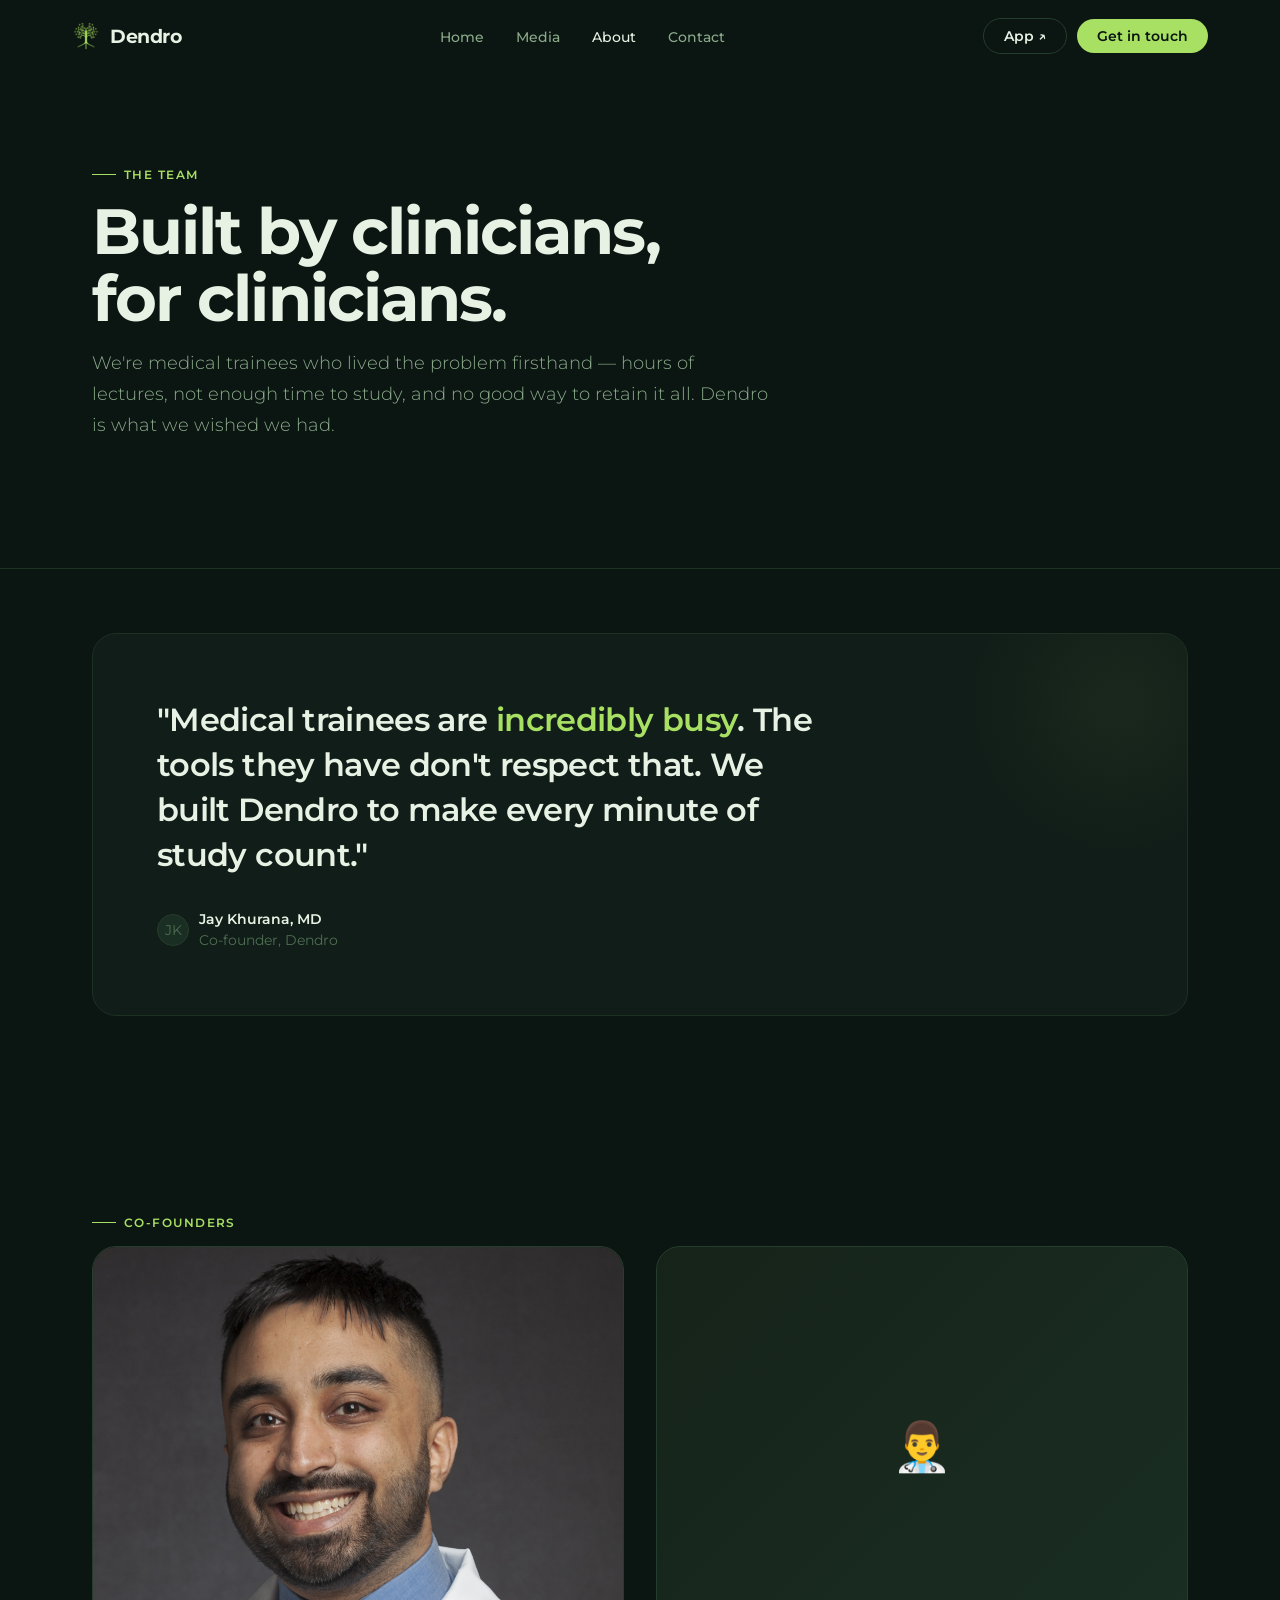
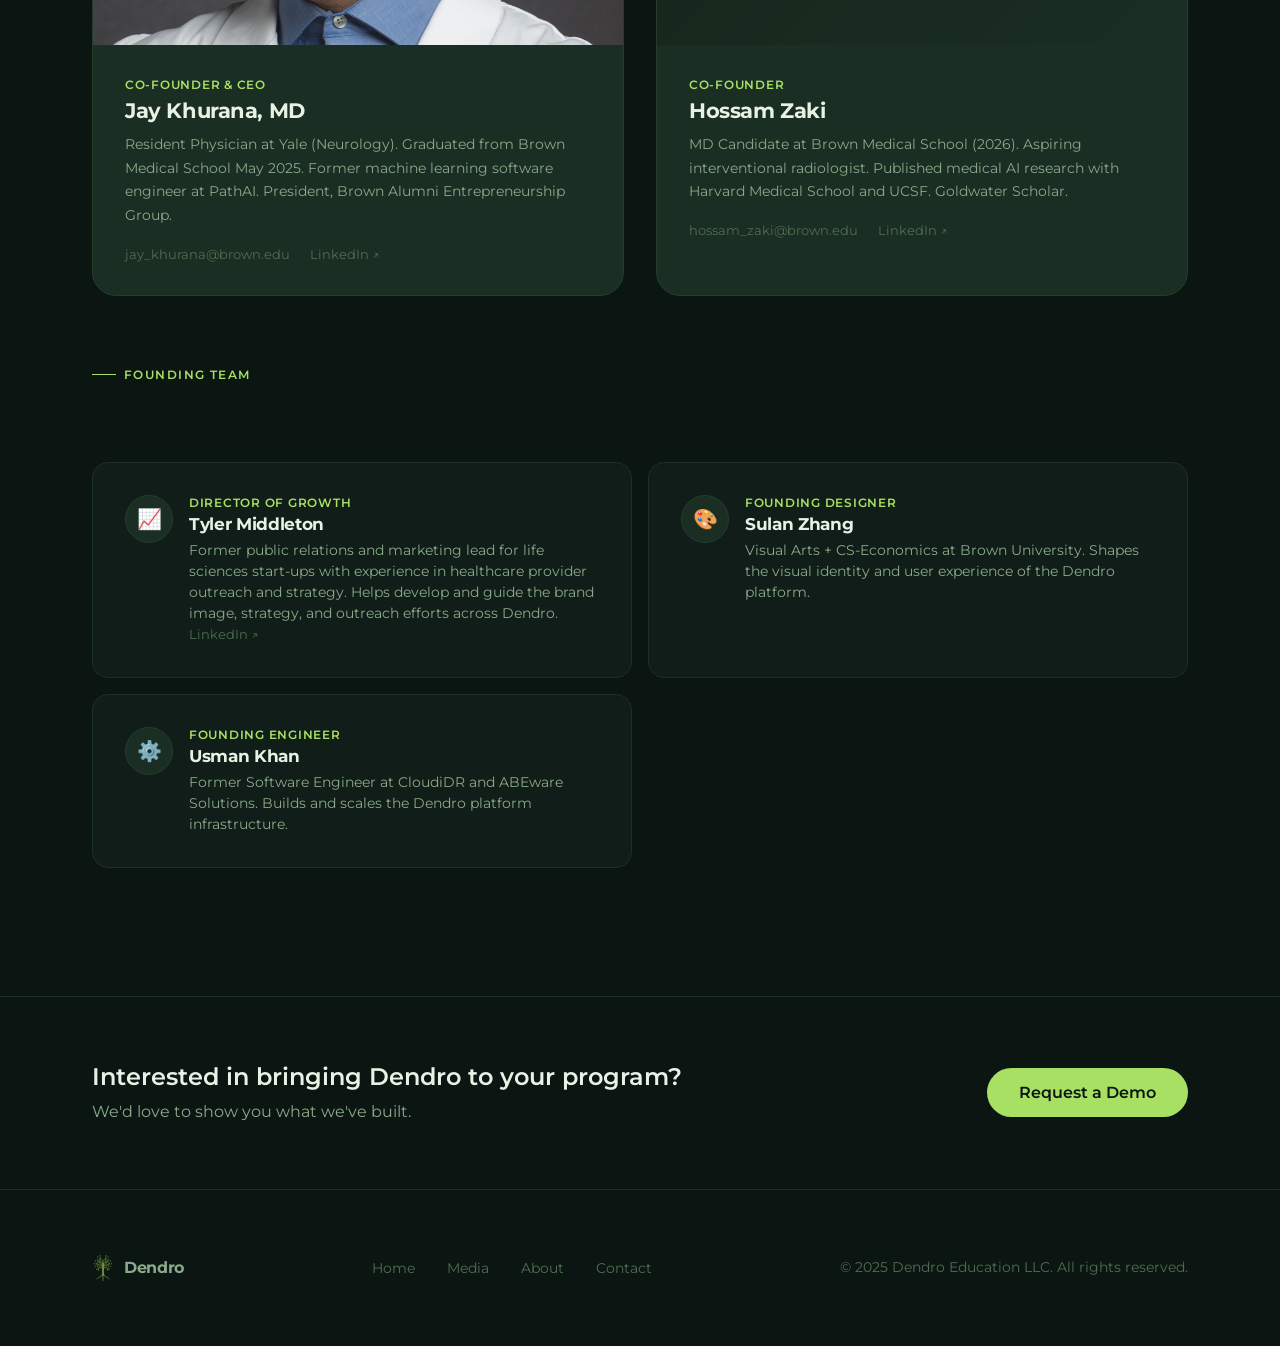
==== about.html @ e6bad47c "Add Tyler Middleton to About page with LinkedIn links for all three - Add Tyler Middleton (Director " ====
<!DOCTYPE html>
<html lang="en">
<head>
  <meta charset="UTF-8" />
  <meta name="viewport" content="width=device-width, initial-scale=1.0" />
  <title>About Dendro — Built by Clinicians, For Clinicians</title>
  <meta name="description" content="Meet the Dendro team: medical trainees and engineers building AI learning tools for residency programs and health systems. Backed by clinical experience at Brown, Yale, and Harvard.">
  <meta name="robots" content="index, follow">
  <link rel="canonical" href="https://dendroeducation.com/about.html">
  
  <!-- Open Graph -->
  <meta property="og:type" content="website">
  <meta property="og:site_name" content="Dendro">
  <meta property="og:title" content="About Dendro — Built by Clinicians, For Clinicians">
  <meta property="og:description" content="Meet the Dendro team: medical trainees and engineers building AI learning tools for residency programs and health systems. Backed by clinical experience at Brown, Yale, and Harvard.">
  <meta property="og:url" content="https://dendroeducation.com/about.html">
  <meta property="og:image" content="https://dendroeducation.com/assets/logo.png">
  <meta property="og:locale" content="en_US">
  
  <!-- Twitter -->
  <meta name="twitter:card" content="summary">
  <meta name="twitter:title" content="About Dendro — Built by Clinicians, For Clinicians">
  <meta name="twitter:description" content="Meet the Dendro team: medical trainees and engineers building AI learning tools for residency programs and health systems. Backed by clinical experience at Brown, Yale, and Harvard.">
  <meta name="twitter:image" content="https://dendroeducation.com/assets/logo.png">
  
  <!-- Favicon -->
  <link rel="icon" type="image/png" href="assets/logo.png">
  <link rel="apple-touch-icon" href="assets/logo.png">
  <link rel="shortcut icon" href="assets/logo.png">
  <link rel="stylesheet" href="assets/styles.css" />
  <style>
    .page-hero {
      padding-top: 160px;
      padding-bottom: var(--space-3xl);
      border-bottom: 1px solid var(--c-border-sub);
    }
    .page-hero-inner {
      max-width: 680px;
    }

    /* Team */
    .team-grid {
      display: grid;
      grid-template-columns: repeat(2, 1fr);
      gap: var(--space-lg);
    }
    .team-card {
      background: var(--c-surface);
      border: 1px solid var(--c-border);
      border-radius: var(--r-xl);
      overflow: hidden;
      transition: border-color var(--t-base) var(--ease);
    }
    .team-card:hover { border-color: var(--c-green-muted); }
    .team-card-img {
      width: 100%;
      aspect-ratio: 4/3;
      object-fit: cover;
      object-position: top center;
      background: var(--c-bg3);
      display: block;
    }
    .team-card-img-placeholder {
      width: 100%;
      aspect-ratio: 4/3;
      background: linear-gradient(135deg, var(--c-bg3) 0%, var(--c-surface) 100%);
      display: flex;
      align-items: center;
      justify-content: center;
      font-size: 3rem;
      color: var(--c-text-dim);
    }
    .team-card-body {
      padding: var(--space-lg);
    }
    .team-role {
      font-size: 0.78rem;
      color: var(--c-green);
      font-weight: 600;
      letter-spacing: 0.06em;
      text-transform: uppercase;
      margin-bottom: 6px;
    }
    .team-name {
      font-family: var(--font-display);
      font-size: 1.3rem;
      font-weight: 700;
      margin-bottom: 10px;
      letter-spacing: -0.02em;
    }
    .team-bio {
      font-size: 0.9rem;
      color: var(--c-text-sub);
      line-height: 1.65;
      margin-bottom: var(--space-md);
    }
    .team-contact {
      font-size: 0.82rem;
      color: var(--c-text-dim);
      transition: color var(--t-fast);
    }
    .team-contact:hover { color: var(--c-green); }

    /* Mission block */
    .mission-block {
      background: var(--c-bg2);
      border: 1px solid var(--c-border-sub);
      border-radius: var(--r-xl);
      padding: var(--space-xl) var(--space-xl);
      position: relative;
      overflow: hidden;
    }
    .mission-block::before {
      content: '';
      position: absolute;
      top: -80px; right: -80px;
      width: 300px; height: 300px;
      background: radial-gradient(ellipse, rgba(168,224,99,0.06) 0%, transparent 70%);
      pointer-events: none;
    }
    .mission-quote {
      font-family: var(--font-display);
      font-size: clamp(1.3rem, 2.5vw, 2rem);
      font-weight: 600;
      line-height: 1.4;
      letter-spacing: -0.02em;
      max-width: 680px;
      margin-bottom: var(--space-lg);
    }
    .mission-quote em {
      font-style: normal;
      color: var(--c-green);
    }

    /* Founding members (eng/design) */
    .founders-sub-grid {
      display: grid;
      grid-template-columns: repeat(2, 1fr);
      gap: var(--space-md);
      margin-top: var(--space-xl);
    }
    .founder-sub-card {
      background: var(--c-bg2);
      border: 1px solid var(--c-border-sub);
      border-radius: var(--r-lg);
      padding: var(--space-lg);
      display: flex;
      gap: var(--space-md);
      align-items: flex-start;
      transition: border-color var(--t-base) var(--ease);
    }
    .founder-sub-card:hover { border-color: var(--c-border); }
    .founder-avatar {
      width: 48px; height: 48px;
      border-radius: 50%;
      background: var(--c-surface);
      border: 1px solid var(--c-border);
      display: flex;
      align-items: center;
      justify-content: center;
      font-size: 1.25rem;
      flex-shrink: 0;
    }

    /* Section label */
    .section-eyebrow {
      display: inline-flex;
      align-items: center;
      gap: 8px;
      margin-bottom: var(--space-md);
    }
    .eyebrow-line {
      width: 24px; height: 1px;
      background: var(--c-green);
    }

    @media (max-width: 768px) {
      .team-grid         { grid-template-columns: 1fr; }
      .founders-sub-grid { grid-template-columns: 1fr; }
    }
  </style>
</head>
<body>

<!-- Nav -->
<div class="nav-wrapper" id="navWrapper">
  <nav class="nav container">
    <a href="index.html" class="nav-logo">
      <img src="assets/logo.png" alt="Dendro logo" />
      <span class="nav-logo-text">Dendro</span>
    </a>
    <ul class="nav-links">
      <li><a href="index.html">Home</a></li>
      <li><a href="media.html">Media</a></li>
      <li><a href="about.html" class="active">About</a></li>
      <li><a href="contact.html">Contact</a></li>
    </ul>
    <div style="display:flex; align-items:center; gap:10px;">
      <a href="https://app.dendroeducation.com" class="btn btn-secondary" style="padding:9px 20px; font-size:0.85rem;" target="_blank" rel="noopener">App ↗</a>
      <a href="contact.html" class="btn btn-primary" style="padding:9px 20px; font-size:0.85rem;">Get in touch</a>
    </div>
  </nav>
</div>

<!-- Page Hero -->
<div class="page-hero">
  <div class="container">
    <div class="page-hero-inner">
      <div class="section-eyebrow anim-fade-up">
        <span class="eyebrow-line"></span>
        <span class="t-label t-green">The team</span>
      </div>
      <h1 class="t-display anim-fade-up anim-delay-1" style="margin-bottom: var(--space-md);">Built by clinicians,<br/>for clinicians.</h1>
      <p class="t-body-lg t-sub anim-fade-up anim-delay-2">We're medical trainees who lived the problem firsthand — hours of lectures, not enough time to study, and no good way to retain it all. Dendro is what we wished we had.</p>
    </div>
  </div>
</div>

<!-- Mission -->
<section class="section-sm">
  <div class="container">
    <div class="mission-block">
      <p class="mission-quote">"Medical trainees are <em>incredibly busy</em>. The tools they have don't respect that. We built Dendro to make every minute of study count."</p>
      <div style="display:flex; align-items:center; gap:10px;">
        <div style="width:32px; height:32px; border-radius:50%; background:var(--c-surface); border:1px solid var(--c-border); display:flex; align-items:center; justify-content:center; font-size:0.85rem; color:var(--c-text-dim);">JK</div>
        <div>
          <div class="t-small" style="font-weight:600;">Jay Khurana, MD</div>
          <div class="t-small t-dim">Co-founder, Dendro</div>
        </div>
      </div>
    </div>
  </div>
</section>

<!-- Co-founders -->
<section class="section">
  <div class="container">
    <div class="section-eyebrow">
      <span class="eyebrow-line"></span>
      <span class="t-label t-green">Co-founders</span>
    </div>
    <div class="team-grid">

      <div class="team-card">
        <img
          class="team-card-img"
          src="assets/jay.png"
          alt="Jay Khurana"
          onerror="this.style.display='none'; this.nextElementSibling.style.display='flex';"
        />
        <div class="team-card-img-placeholder" style="display:none;">👨‍⚕️</div>
        <div class="team-card-body">
          <div class="team-role">Co-founder &amp; CEO</div>
          <div class="team-name">Jay Khurana, MD</div>
          <p class="team-bio">Resident Physician at Yale (Neurology). Graduated from Brown Medical School May 2025. Former machine learning software engineer at PathAI. President, Brown Alumni Entrepreneurship Group.</p>
          <a href="mailto:jay_khurana@brown.edu" class="team-contact">jay_khurana@brown.edu</a>
          <a href="https://www.linkedin.com/in/jaykhurana/" class="team-contact" target="_blank" rel="noopener" style="margin-left: var(--space-md);">LinkedIn ↗</a>
        </div>
      </div>

      <div class="team-card">
        <img
          class="team-card-img"
          src="https://images.squarespace-cdn.com/content/v1/6826a668c4f06902762043ed/ad09489d-f383-45b7-8dd9-c7dcb61ad487/HossamZaki_MG_9192_1-ezgif.com-webp-to-jpg-converter.jpg"
          alt="Hossam Zaki"
          onerror="this.style.display='none'; this.nextElementSibling.style.display='flex';"
        />
        <div class="team-card-img-placeholder" style="display:none;">👨‍⚕️</div>
        <div class="team-card-body">
          <div class="team-role">Co-founder</div>
          <div class="team-name">Hossam Zaki</div>
          <p class="team-bio">MD Candidate at Brown Medical School (2026). Aspiring interventional radiologist. Published medical AI research with Harvard Medical School and UCSF. Goldwater Scholar.</p>
          <a href="mailto:hossam_zaki@brown.edu" class="team-contact">hossam_zaki@brown.edu</a>
          <a href="https://www.linkedin.com/in/hossam-zaki-01a0b6161/" class="team-contact" target="_blank" rel="noopener" style="margin-left: var(--space-md);">LinkedIn ↗</a>
        </div>
      </div>

    </div>

    <!-- Founding team -->
    <div style="margin-top: var(--space-xl);">
      <div class="section-eyebrow">
        <span class="eyebrow-line"></span>
        <span class="t-label t-green">Founding team</span>
      </div>
      <div class="founders-sub-grid">

        <div class="founder-sub-card">
          <div class="founder-avatar">📈</div>
          <div>
            <div class="team-role" style="margin-bottom:4px;">Director of Growth</div>
            <div class="team-name" style="font-size:1.05rem; margin-bottom:6px;">Tyler Middleton</div>
            <p class="t-small t-sub">Former public relations and marketing lead for life sciences start-ups with experience in healthcare provider outreach and strategy. Helps develop and guide the brand image, strategy, and outreach efforts across Dendro.</p>
            <a href="https://www.linkedin.com/in/tyler-middleton-52a05120a/" class="team-contact t-small" target="_blank" rel="noopener">LinkedIn ↗</a>
          </div>
        </div>

        <div class="founder-sub-card">
          <div class="founder-avatar">🎨</div>
          <div>
            <div class="team-role" style="margin-bottom:4px;">Founding Designer</div>
            <div class="team-name" style="font-size:1.05rem; margin-bottom:6px;">Sulan Zhang</div>
            <p class="t-small t-sub">Visual Arts + CS-Economics at Brown University. Shapes the visual identity and user experience of the Dendro platform.</p>
          </div>
        </div>

        <div class="founder-sub-card">
          <div class="founder-avatar">⚙️</div>
          <div>
            <div class="team-role" style="margin-bottom:4px;">Founding Engineer</div>
            <div class="team-name" style="font-size:1.05rem; margin-bottom:6px;">Usman Khan</div>
            <p class="t-small t-sub">Former Software Engineer at CloudiDR and ABEware Solutions. Builds and scales the Dendro platform infrastructure.</p>
          </div>
        </div>

      </div>
    </div>
  </div>
</section>

<hr class="divider" />

<!-- CTA -->
<section class="section-sm">
  <div class="container" style="display:flex; align-items:center; justify-content:space-between; gap:var(--space-lg); flex-wrap:wrap;">
    <div>
      <h3 class="t-title" style="margin-bottom:6px;">Interested in bringing Dendro to your program?</h3>
      <p class="t-body t-sub">We'd love to show you what we've built.</p>
    </div>
    <a href="contact.html" class="btn btn-primary btn-lg">Request a Demo</a>
  </div>
</section>

<!-- Footer -->
<footer class="footer">
  <div class="container">
    <div class="footer-inner">
      <div class="nav-logo">
        <img src="assets/logo.png" alt="Dendro" style="width:22px; opacity:0.7;" />
        <span class="nav-logo-text" style="font-size:1rem; color:var(--c-text-sub);">Dendro</span>
      </div>
      <ul class="footer-links">
        <li><a href="index.html">Home</a></li>
        <li><a href="media.html">Media</a></li>
        <li><a href="about.html">About</a></li>
        <li><a href="contact.html">Contact</a></li>
      </ul>
      <p class="t-small t-dim">© 2025 Dendro Education LLC. All rights reserved.</p>
    </div>
  </div>
</footer>

<script>
  const nav = document.getElementById('navWrapper');
  window.addEventListener('scroll', () => {
    nav.classList.toggle('scrolled', window.scrollY > 40);
  });
</script>
</body>
</html>
---- assets/styles.css ----
/* ============================================
   DENDRO DESIGN SYSTEM — Global Tokens & Shared Styles
   ============================================ */

@import url('https://fonts.googleapis.com/css2?family=Montserrat:wght@300;400;500;600;700;800;900&display=swap');

/* ── Tokens ── */
:root {
  /* Colors */
  --c-bg:         #0b1512;
  --c-bg2:        #111d18;
  --c-bg3:        #162319;
  --c-surface:    #1a2e23;
  --c-border:     #253d2c;
  --c-border-sub: #1d3024;

  --c-green:      #a8e063;
  --c-green-bright: #c5f135;
  --c-green-dim:  #6aab2e;
  --c-green-muted:#3d6e2a;

  --c-text:       #e8f2e4;
  --c-text-sub:   #8aaa8a;
  --c-text-dim:   #4e6e52;

  --c-white:      #ffffff;

  /* Type */
  --font-display: 'Montserrat', sans-serif;
  --font-body:    'Montserrat', sans-serif;

  /* Spacing */
  --space-xs:  4px;
  --space-sm:  8px;
  --space-md:  16px;
  --space-lg:  32px;
  --space-xl:  64px;
  --space-2xl: 96px;
  --space-3xl: 128px;

  /* Radii */
  --r-sm: 4px;
  --r-md: 8px;
  --r-lg: 16px;
  --r-xl: 24px;
  --r-full: 9999px;

  /* Shadows */
  --shadow-card: 0 1px 3px rgba(0,0,0,0.4), 0 8px 32px rgba(0,0,0,0.3);
  --shadow-glow: 0 0 40px rgba(168,224,99,0.12);

  /* Transitions */
  --ease: cubic-bezier(0.16, 1, 0.3, 1);
  --t-fast: 150ms;
  --t-base: 250ms;
  --t-slow: 400ms;
}

/* ── Reset ── */
*, *::before, *::after { box-sizing: border-box; margin: 0; padding: 0; }
html { font-size: 16px; scroll-behavior: smooth; }
body {
  font-family: var(--font-body);
  background: var(--c-bg);
  color: var(--c-text);
  -webkit-font-smoothing: antialiased;
  overflow-x: hidden;
}
img { display: block; max-width: 100%; }
a { color: inherit; text-decoration: none; }

/* ── Typography Scale ── */
.t-display {
  font-family: var(--font-display);
  font-size: clamp(2.5rem, 5vw, 4.5rem);
  font-weight: 700;
  line-height: 1.05;
  letter-spacing: -0.03em;
}
.t-headline {
  font-family: var(--font-display);
  font-size: clamp(1.75rem, 3vw, 2.75rem);
  font-weight: 700;
  line-height: 1.15;
  letter-spacing: -0.02em;
}
.t-title {
  font-family: var(--font-display);
  font-size: clamp(1.1rem, 2vw, 1.5rem);
  font-weight: 600;
  line-height: 1.3;
}
.t-body-lg { font-size: 1.125rem; line-height: 1.7; font-weight: 300; }
.t-body    { font-size: 1rem;     line-height: 1.7; font-weight: 400; }
.t-small   { font-size: 0.875rem; line-height: 1.5; }
.t-label {
  font-size: 0.75rem;
  font-weight: 600;
  letter-spacing: 0.12em;
  text-transform: uppercase;
}
.t-green  { color: var(--c-green); }
.t-sub    { color: var(--c-text-sub); }
.t-dim    { color: var(--c-text-dim); }

/* ── Layout ── */
.container {
  width: 100%;
  max-width: 1160px;
  margin: 0 auto;
  padding: 0 var(--space-lg);
}
.section { padding: var(--space-3xl) 0; }
.section-sm { padding: var(--space-xl) 0; }

/* ── Nav ── */
.nav {
  position: fixed;
  top: 0; left: 0; right: 0;
  z-index: 100;
  display: flex;
  align-items: center;
  justify-content: space-between;
  padding: 18px var(--space-lg);
  max-width: 1200px;
  margin: 0 auto;
}
.nav-wrapper {
  position: fixed;
  top: 0; left: 0; right: 0;
  z-index: 100;
  border-bottom: 1px solid transparent;
  transition: border-color var(--t-base) var(--ease), background var(--t-base) var(--ease), backdrop-filter var(--t-base) var(--ease);
}
.nav-wrapper.scrolled {
  background: rgba(11,21,18,0.85);
  backdrop-filter: blur(16px);
  -webkit-backdrop-filter: blur(16px);
  border-color: var(--c-border-sub);
}
.nav-logo {
  display: flex;
  align-items: center;
  gap: 10px;
}
.nav-logo img { width: 28px; height: 28px; }
.nav-logo-text {
  font-family: var(--font-display);
  font-weight: 700;
  font-size: 1.2rem;
  color: var(--c-text);
  letter-spacing: -0.02em;
}
.nav-links {
  display: flex;
  align-items: center;
  gap: var(--space-lg);
  list-style: none;
}
.nav-links a {
  font-size: 0.9rem;
  font-weight: 500;
  color: var(--c-text-sub);
  transition: color var(--t-fast);
}
.nav-links a:hover { color: var(--c-text); }
.nav-links a.active { color: var(--c-text); }

/* ── Buttons ── */
.btn {
  display: inline-flex;
  align-items: center;
  gap: 8px;
  padding: 12px 24px;
  border-radius: var(--r-full);
  font-family: var(--font-body);
  font-size: 0.9rem;
  font-weight: 600;
  cursor: pointer;
  transition: all var(--t-base) var(--ease);
  border: none;
  outline: none;
  white-space: nowrap;
}
.btn-primary {
  background: var(--c-green);
  color: #0b1512;
}
.btn-primary:hover {
  background: var(--c-green-bright);
  transform: translateY(-1px);
  box-shadow: 0 4px 24px rgba(168,224,99,0.3);
}
.btn-secondary {
  background: transparent;
  color: var(--c-text);
  border: 1px solid var(--c-border);
}
.btn-secondary:hover {
  border-color: var(--c-green-muted);
  color: var(--c-green);
}
.btn-ghost {
  background: transparent;
  color: var(--c-text-sub);
  padding: 12px 0;
}
.btn-ghost:hover { color: var(--c-green); }
.btn-lg {
  padding: 15px 32px;
  font-size: 1rem;
}

/* ── Tag / Pill ── */
.pill {
  display: inline-flex;
  align-items: center;
  gap: 6px;
  padding: 4px 12px;
  border-radius: var(--r-full);
  font-size: 0.75rem;
  font-weight: 600;
  letter-spacing: 0.06em;
}
.pill-green {
  background: rgba(168,224,99,0.1);
  color: var(--c-green);
  border: 1px solid rgba(168,224,99,0.2);
}

/* ── Cards ── */
.card {
  background: var(--c-surface);
  border: 1px solid var(--c-border);
  border-radius: var(--r-lg);
  padding: var(--space-lg);
  transition: border-color var(--t-base) var(--ease), box-shadow var(--t-base) var(--ease);
}
.card:hover {
  border-color: var(--c-green-muted);
  box-shadow: var(--shadow-glow);
}

/* ── Dividers ── */
.divider {
  border: none;
  border-top: 1px solid var(--c-border-sub);
  margin: 0;
}

/* ── Footer ── */
.footer {
  border-top: 1px solid var(--c-border-sub);
  padding: var(--space-xl) 0;
}
.footer-inner {
  display: flex;
  align-items: center;
  justify-content: space-between;
  gap: var(--space-lg);
  flex-wrap: wrap;
}
.footer-links {
  display: flex;
  gap: var(--space-lg);
  list-style: none;
}
.footer-links a {
  font-size: 0.85rem;
  color: var(--c-text-dim);
  transition: color var(--t-fast);
}
.footer-links a:hover { color: var(--c-text-sub); }

/* ── Mobile nav ── */
.nav-mobile-toggle {
  display: none;
  flex-direction: column;
  gap: 5px;
  cursor: pointer;
  padding: 4px;
}
.nav-mobile-toggle span {
  display: block;
  width: 24px; height: 2px;
  background: var(--c-text-sub);
  border-radius: 2px;
  transition: all var(--t-base) var(--ease);
}

/* ── Utilities ── */
.sr-only {
  position: absolute; width: 1px; height: 1px;
  padding: 0; margin: -1px; overflow: hidden;
  clip: rect(0,0,0,0); border: 0;
}

/* ── Animations ── */
@keyframes fadeUp {
  from { opacity: 0; transform: translateY(24px); }
  to   { opacity: 1; transform: translateY(0); }
}
@keyframes fadeIn {
  from { opacity: 0; }
  to   { opacity: 1; }
}
.anim-fade-up  { animation: fadeUp var(--t-slow) var(--ease) both; }
.anim-fade-in  { animation: fadeIn var(--t-slow) var(--ease) both; }
.anim-delay-1  { animation-delay: 100ms; }
.anim-delay-2  { animation-delay: 200ms; }
.anim-delay-3  { animation-delay: 350ms; }
.anim-delay-4  { animation-delay: 500ms; }

/* ── Responsive ── */
@media (max-width: 768px) {
  .nav-links { display: none; }
  .nav-mobile-toggle { display: flex; }
  .container { padding: 0 var(--space-md); }
  .section { padding: var(--space-2xl) 0; }
  .t-display { font-size: 2.2rem; }
}
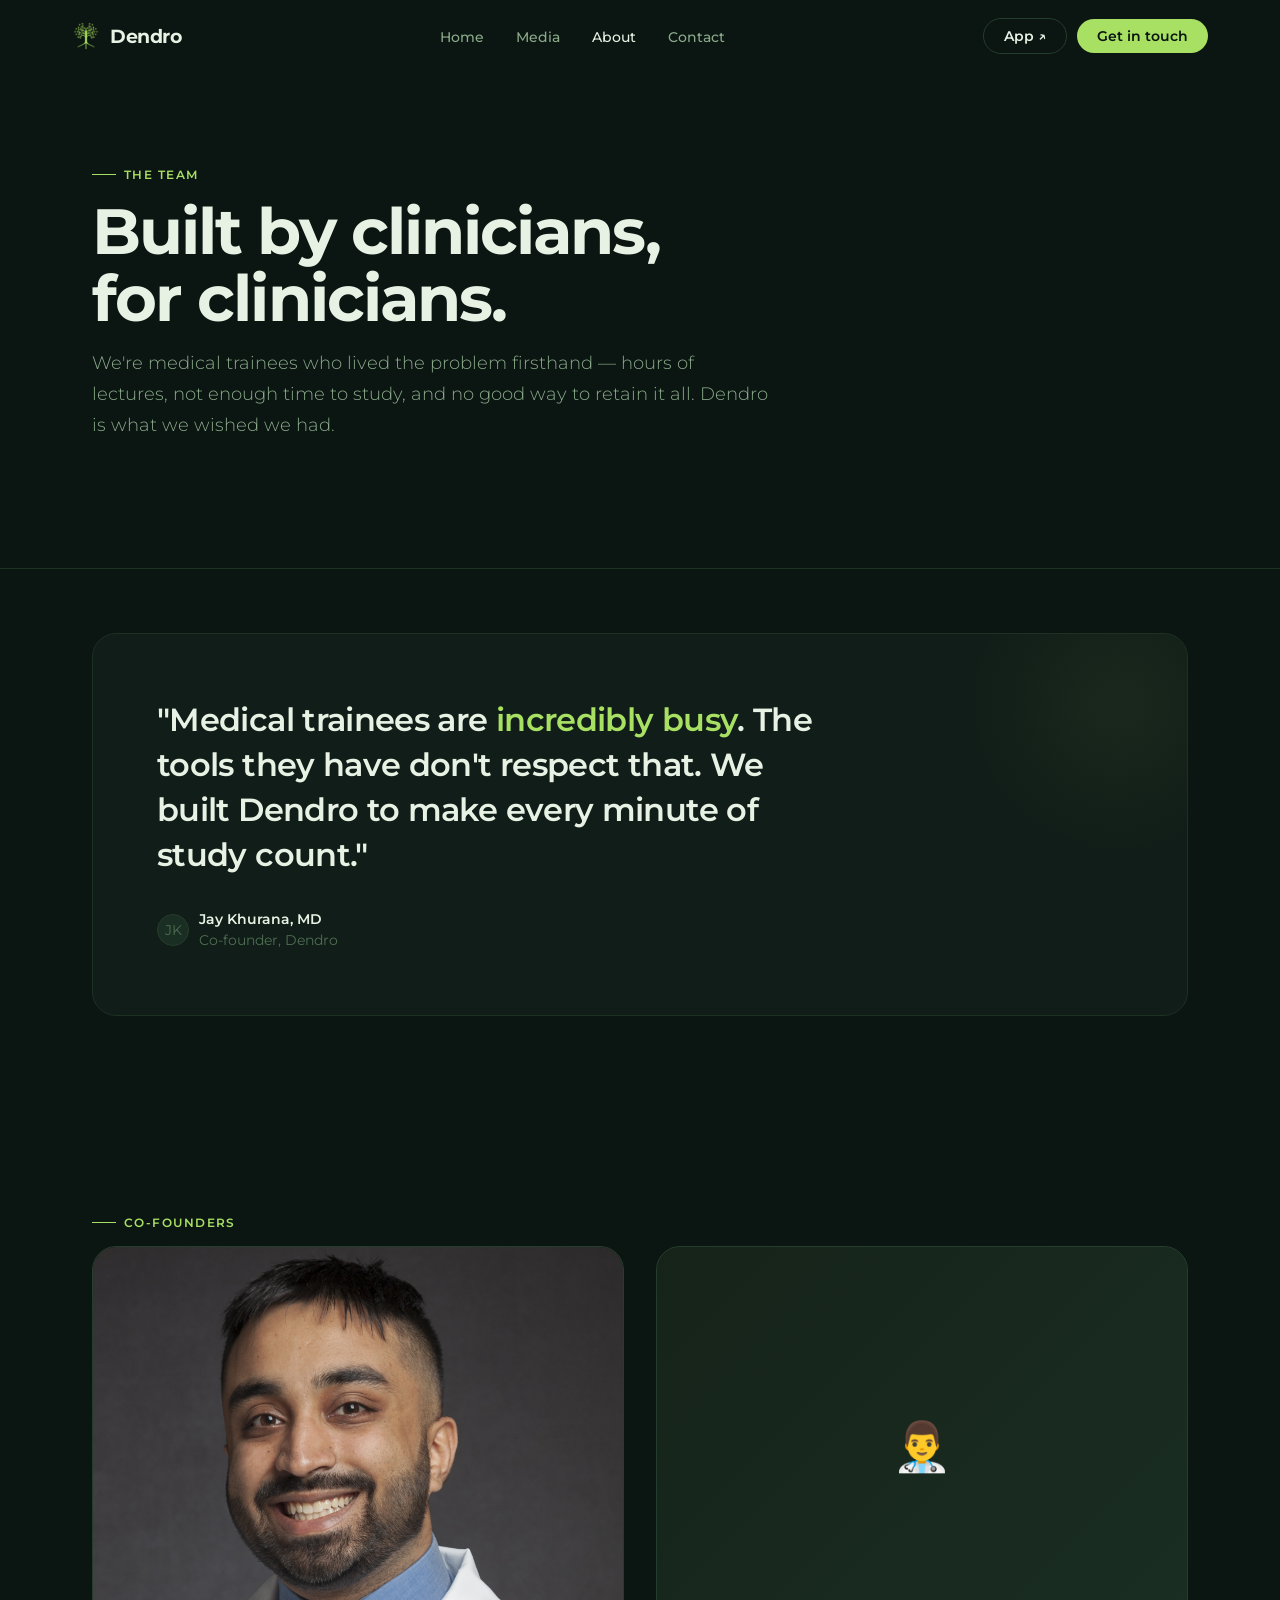
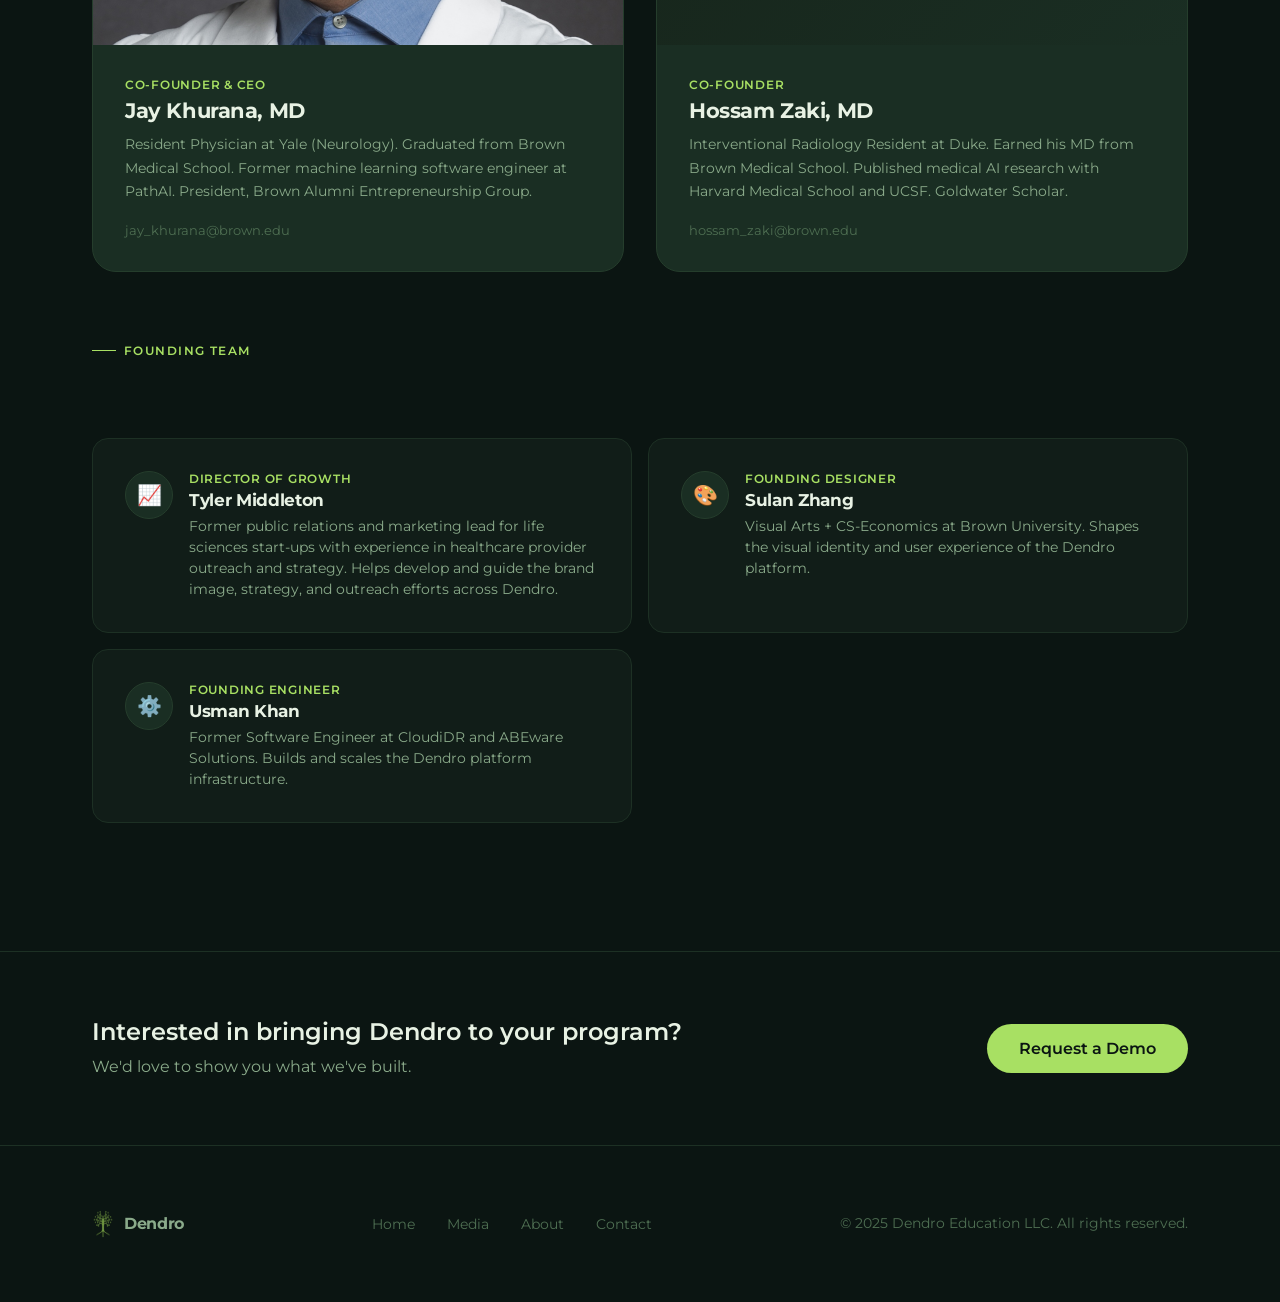
==== commit 8cf14685: "Make team cards link to LinkedIn; update Jay and Hossam bios - Whole team card (Jay, Hossam, Tyler) " ====
--- a/about.html
+++ b/about.html
@@ -241,7 +241,7 @@
     </div>
     <div class="team-grid">
 
-      <div class="team-card">
+      <div class="team-card" style="cursor:pointer;" onclick="window.open('https://www.linkedin.com/in/jaykhurana/', '_blank', 'noopener')">
         <img
           class="team-card-img"
           src="assets/jay.png"
@@ -252,13 +252,12 @@
         <div class="team-card-body">
           <div class="team-role">Co-founder &amp; CEO</div>
           <div class="team-name">Jay Khurana, MD</div>
-          <p class="team-bio">Resident Physician at Yale (Neurology). Graduated from Brown Medical School May 2025. Former machine learning software engineer at PathAI. President, Brown Alumni Entrepreneurship Group.</p>
-          <a href="mailto:jay_khurana@brown.edu" class="team-contact">jay_khurana@brown.edu</a>
-          <a href="https://www.linkedin.com/in/jaykhurana/" class="team-contact" target="_blank" rel="noopener" style="margin-left: var(--space-md);">LinkedIn ↗</a>
-        </div>
-      </div>
-
-      <div class="team-card">
+          <p class="team-bio">Resident Physician at Yale (Neurology). Graduated from Brown Medical School. Former machine learning software engineer at PathAI. President, Brown Alumni Entrepreneurship Group.</p>
+          <a href="mailto:jay_khurana@brown.edu" class="team-contact" onclick="event.stopPropagation()">jay_khurana@brown.edu</a>
+        </div>
+      </div>
+
+      <div class="team-card" style="cursor:pointer;" onclick="window.open('https://www.linkedin.com/in/hossam-zaki-01a0b6161/', '_blank', 'noopener')">
         <img
           class="team-card-img"
           src="https://images.squarespace-cdn.com/content/v1/6826a668c4f06902762043ed/ad09489d-f383-45b7-8dd9-c7dcb61ad487/HossamZaki_MG_9192_1-ezgif.com-webp-to-jpg-converter.jpg"
@@ -268,10 +267,9 @@
         <div class="team-card-img-placeholder" style="display:none;">👨‍⚕️</div>
         <div class="team-card-body">
           <div class="team-role">Co-founder</div>
-          <div class="team-name">Hossam Zaki</div>
-          <p class="team-bio">MD Candidate at Brown Medical School (2026). Aspiring interventional radiologist. Published medical AI research with Harvard Medical School and UCSF. Goldwater Scholar.</p>
-          <a href="mailto:hossam_zaki@brown.edu" class="team-contact">hossam_zaki@brown.edu</a>
-          <a href="https://www.linkedin.com/in/hossam-zaki-01a0b6161/" class="team-contact" target="_blank" rel="noopener" style="margin-left: var(--space-md);">LinkedIn ↗</a>
+          <div class="team-name">Hossam Zaki, MD</div>
+          <p class="team-bio">Interventional Radiology Resident at Duke. Earned his MD from Brown Medical School. Published medical AI research with Harvard Medical School and UCSF. Goldwater Scholar.</p>
+          <a href="mailto:hossam_zaki@brown.edu" class="team-contact" onclick="event.stopPropagation()">hossam_zaki@brown.edu</a>
         </div>
       </div>
 
@@ -285,13 +283,12 @@
       </div>
       <div class="founders-sub-grid">
 
-        <div class="founder-sub-card">
+        <div class="founder-sub-card" style="cursor:pointer;" onclick="window.open('https://www.linkedin.com/in/tyler-middleton-52a05120a/', '_blank', 'noopener')">
           <div class="founder-avatar">📈</div>
           <div>
             <div class="team-role" style="margin-bottom:4px;">Director of Growth</div>
             <div class="team-name" style="font-size:1.05rem; margin-bottom:6px;">Tyler Middleton</div>
             <p class="t-small t-sub">Former public relations and marketing lead for life sciences start-ups with experience in healthcare provider outreach and strategy. Helps develop and guide the brand image, strategy, and outreach efforts across Dendro.</p>
-            <a href="https://www.linkedin.com/in/tyler-middleton-52a05120a/" class="team-contact t-small" target="_blank" rel="noopener">LinkedIn ↗</a>
           </div>
         </div>
 
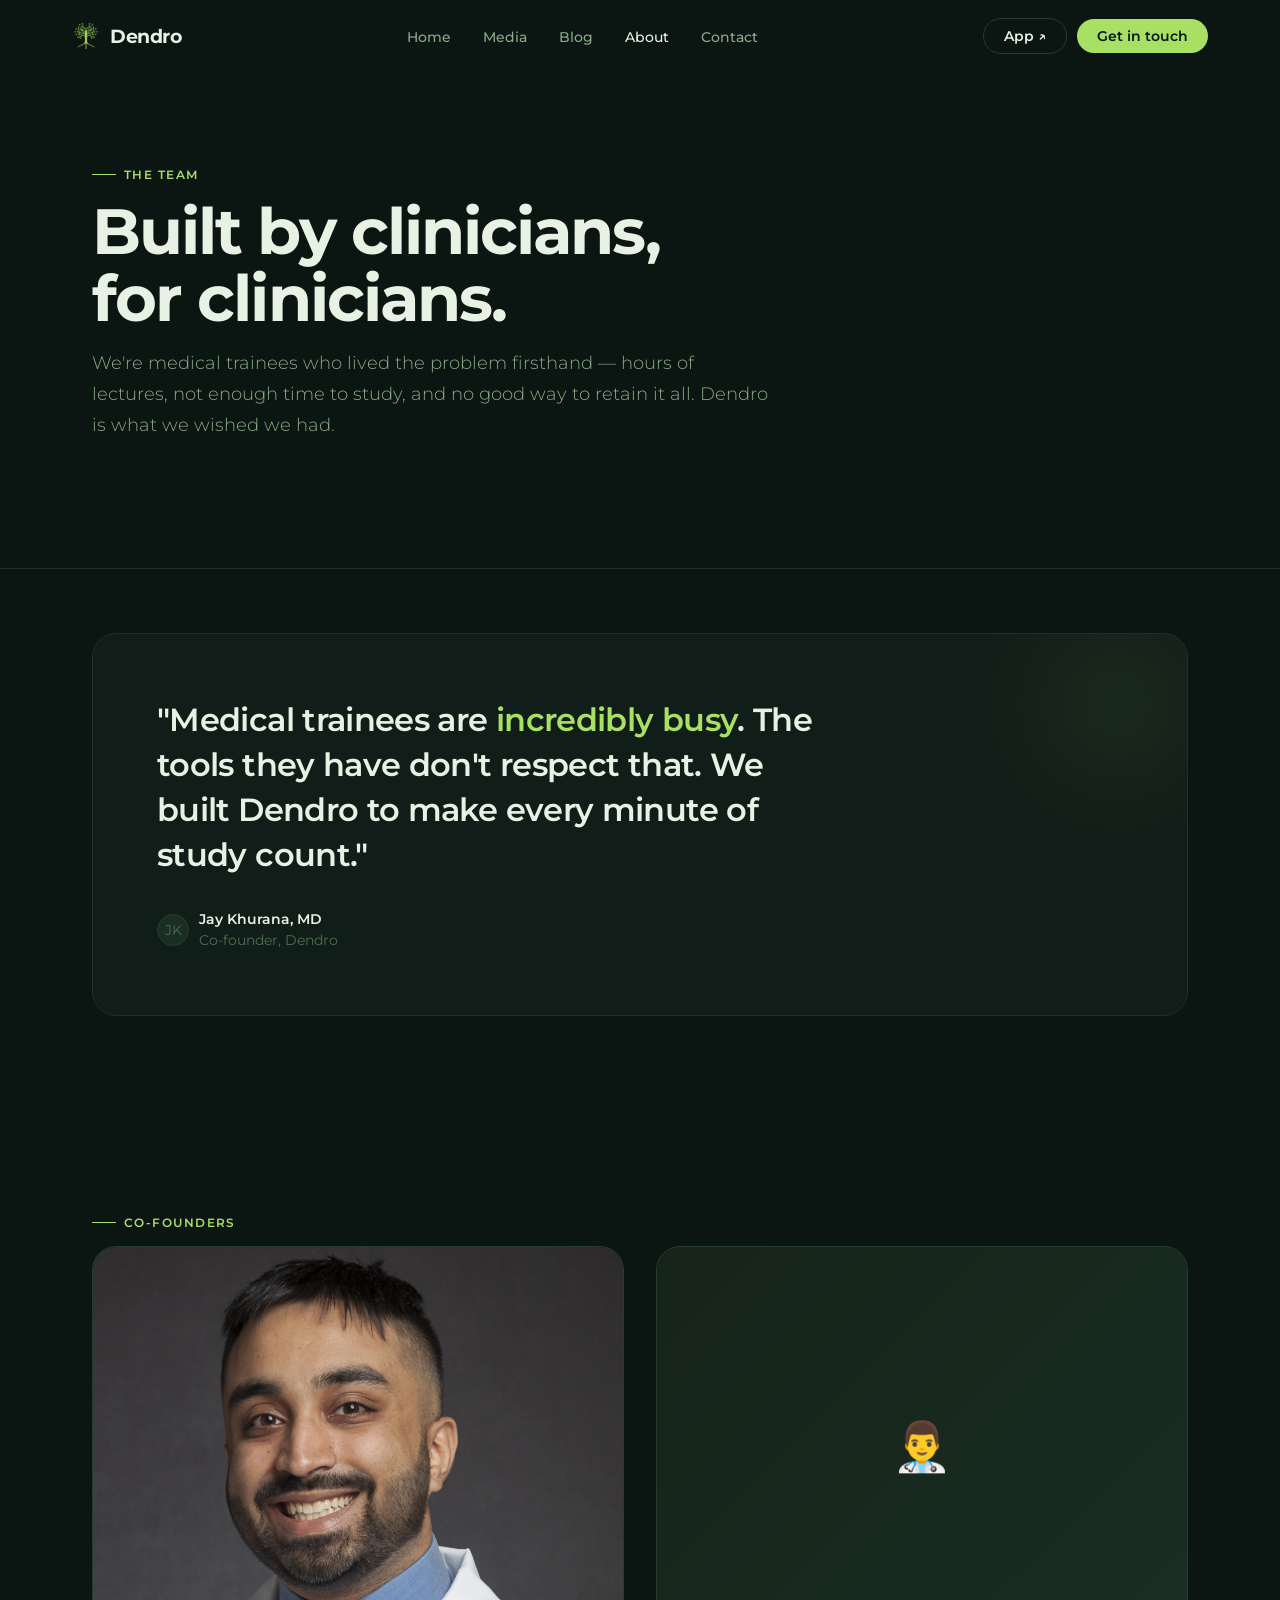
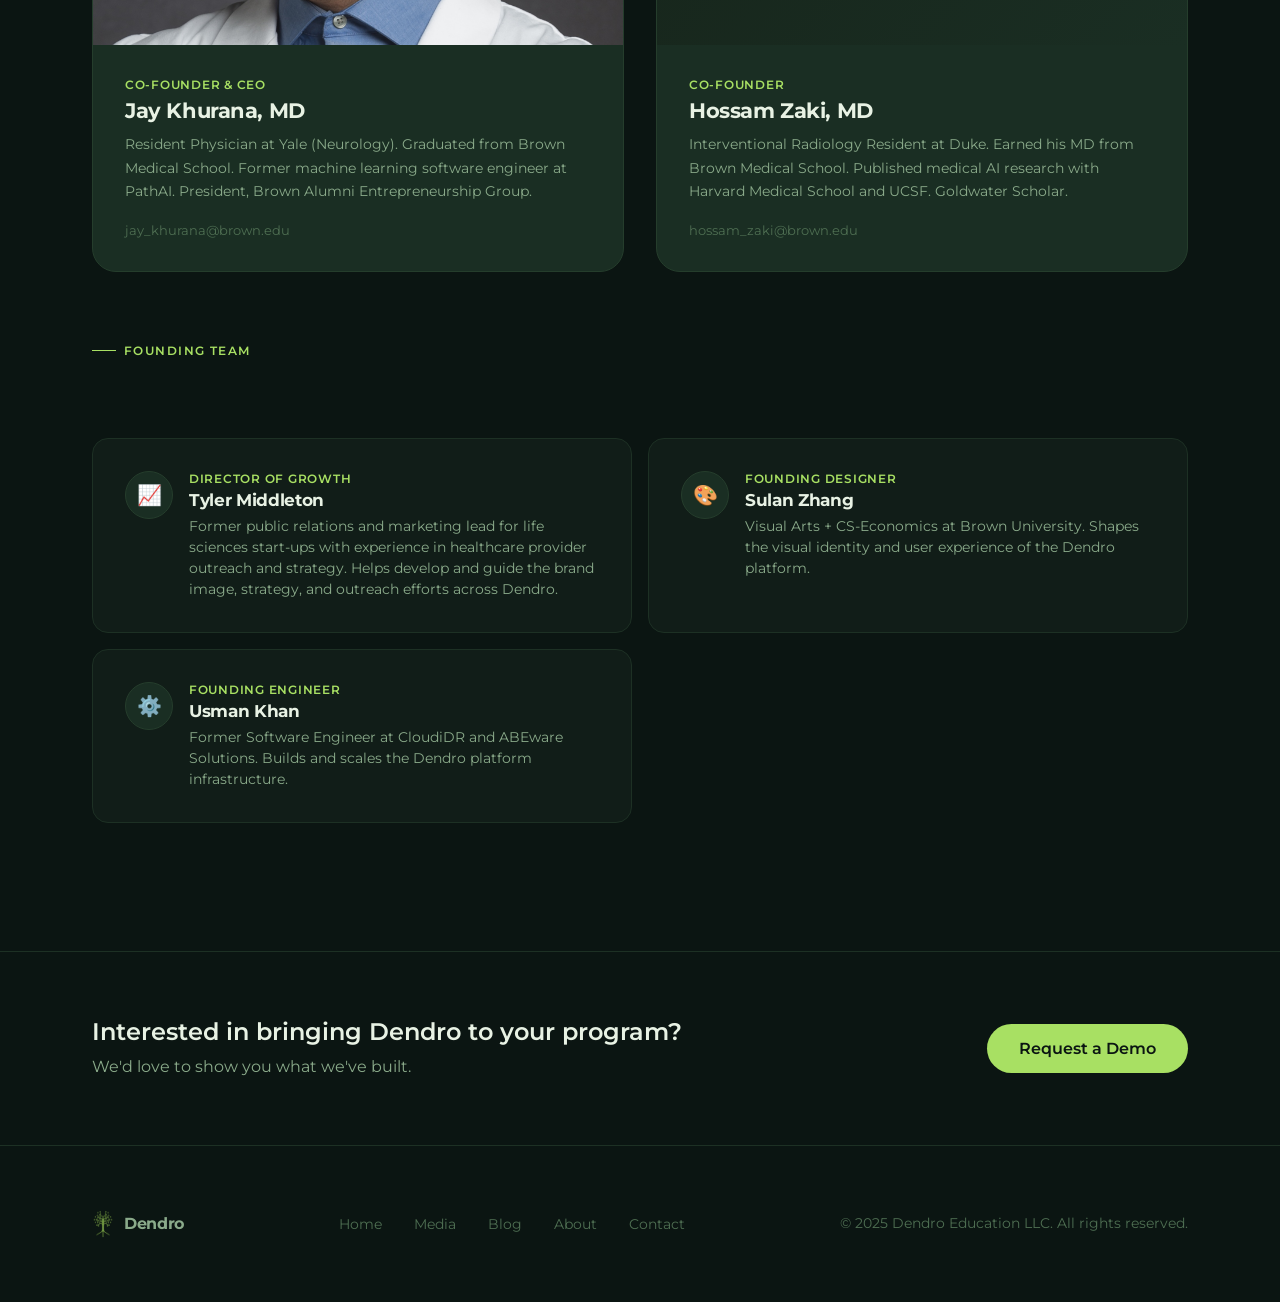
==== commit 59a79f95: "added blog" ====
--- a/about.html
+++ b/about.html
@@ -192,6 +192,7 @@
     <ul class="nav-links">
       <li><a href="index.html">Home</a></li>
       <li><a href="media.html">Media</a></li>
+      <li><a href="blog.html">Blog</a></li>
       <li><a href="about.html" class="active">About</a></li>
       <li><a href="contact.html">Contact</a></li>
     </ul>
@@ -339,6 +340,7 @@
       <ul class="footer-links">
         <li><a href="index.html">Home</a></li>
         <li><a href="media.html">Media</a></li>
+        <li><a href="blog.html">Blog</a></li>
         <li><a href="about.html">About</a></li>
         <li><a href="contact.html">Contact</a></li>
       </ul>
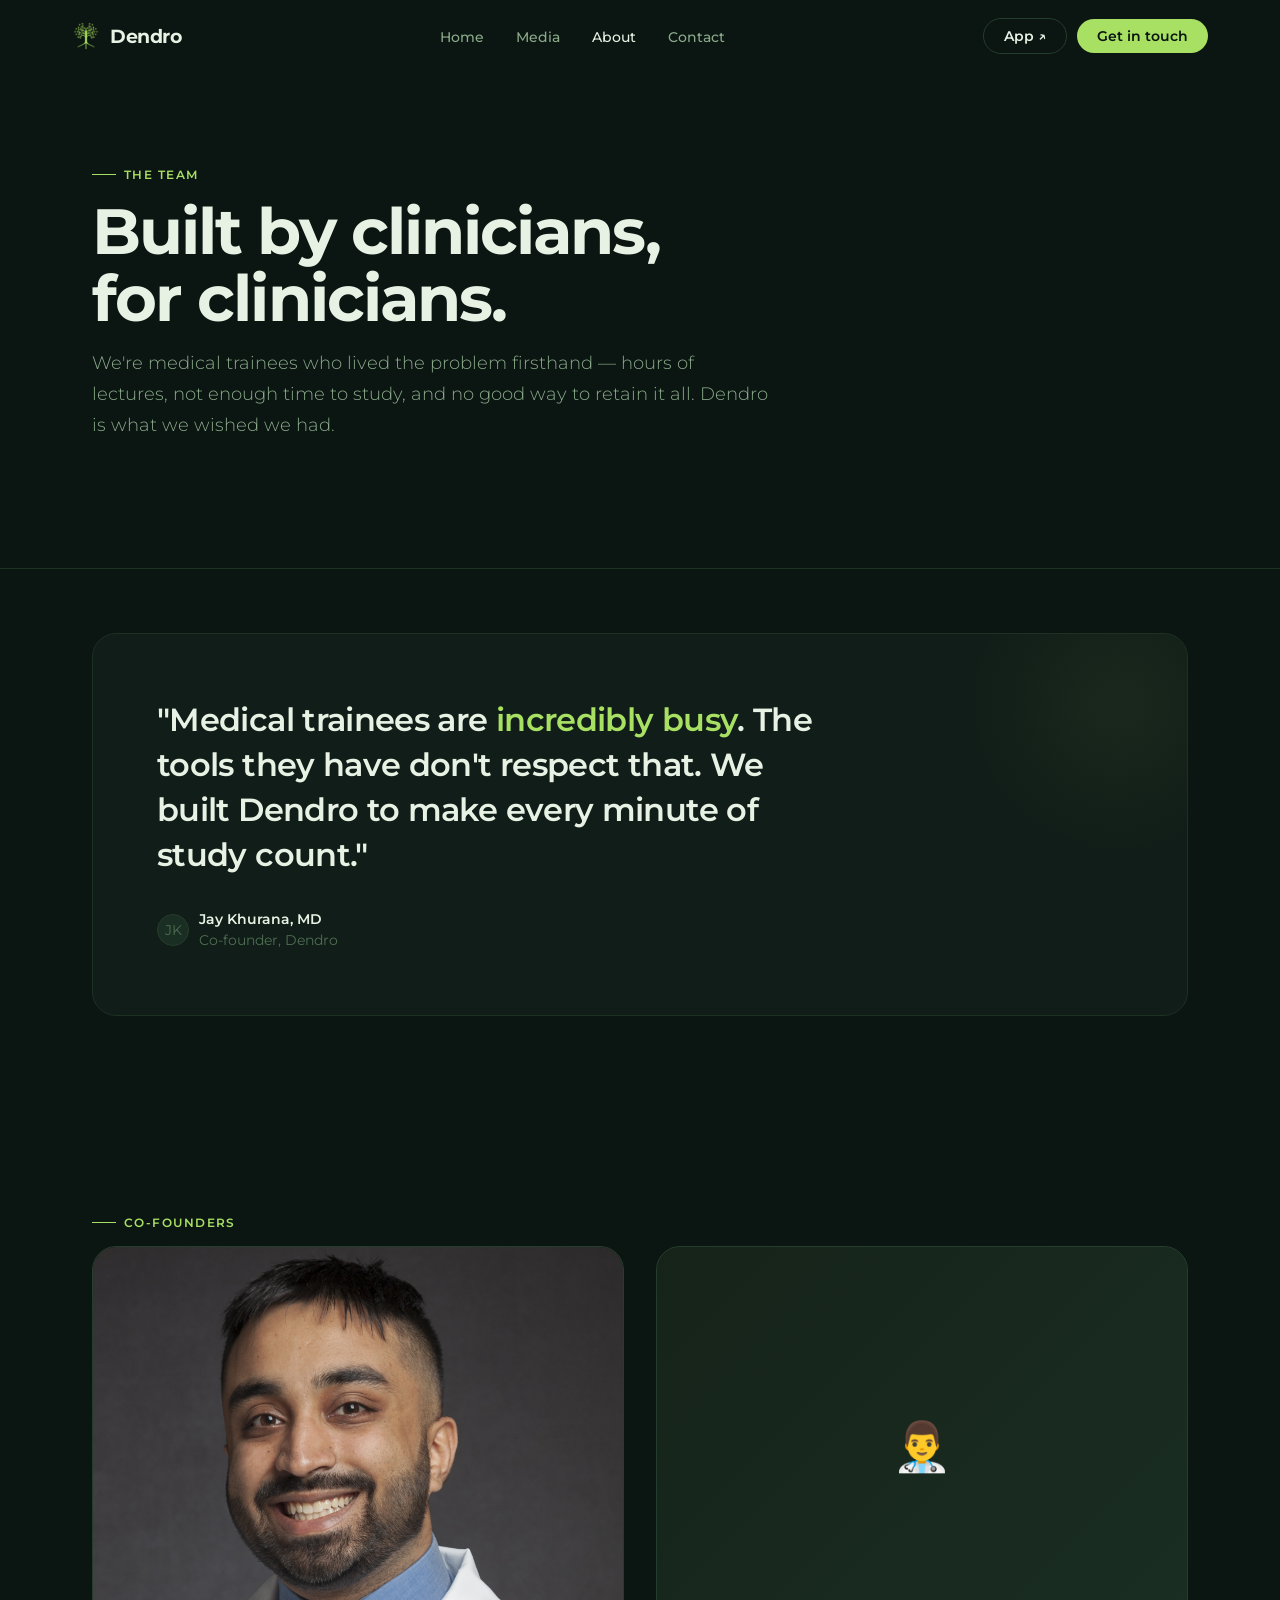
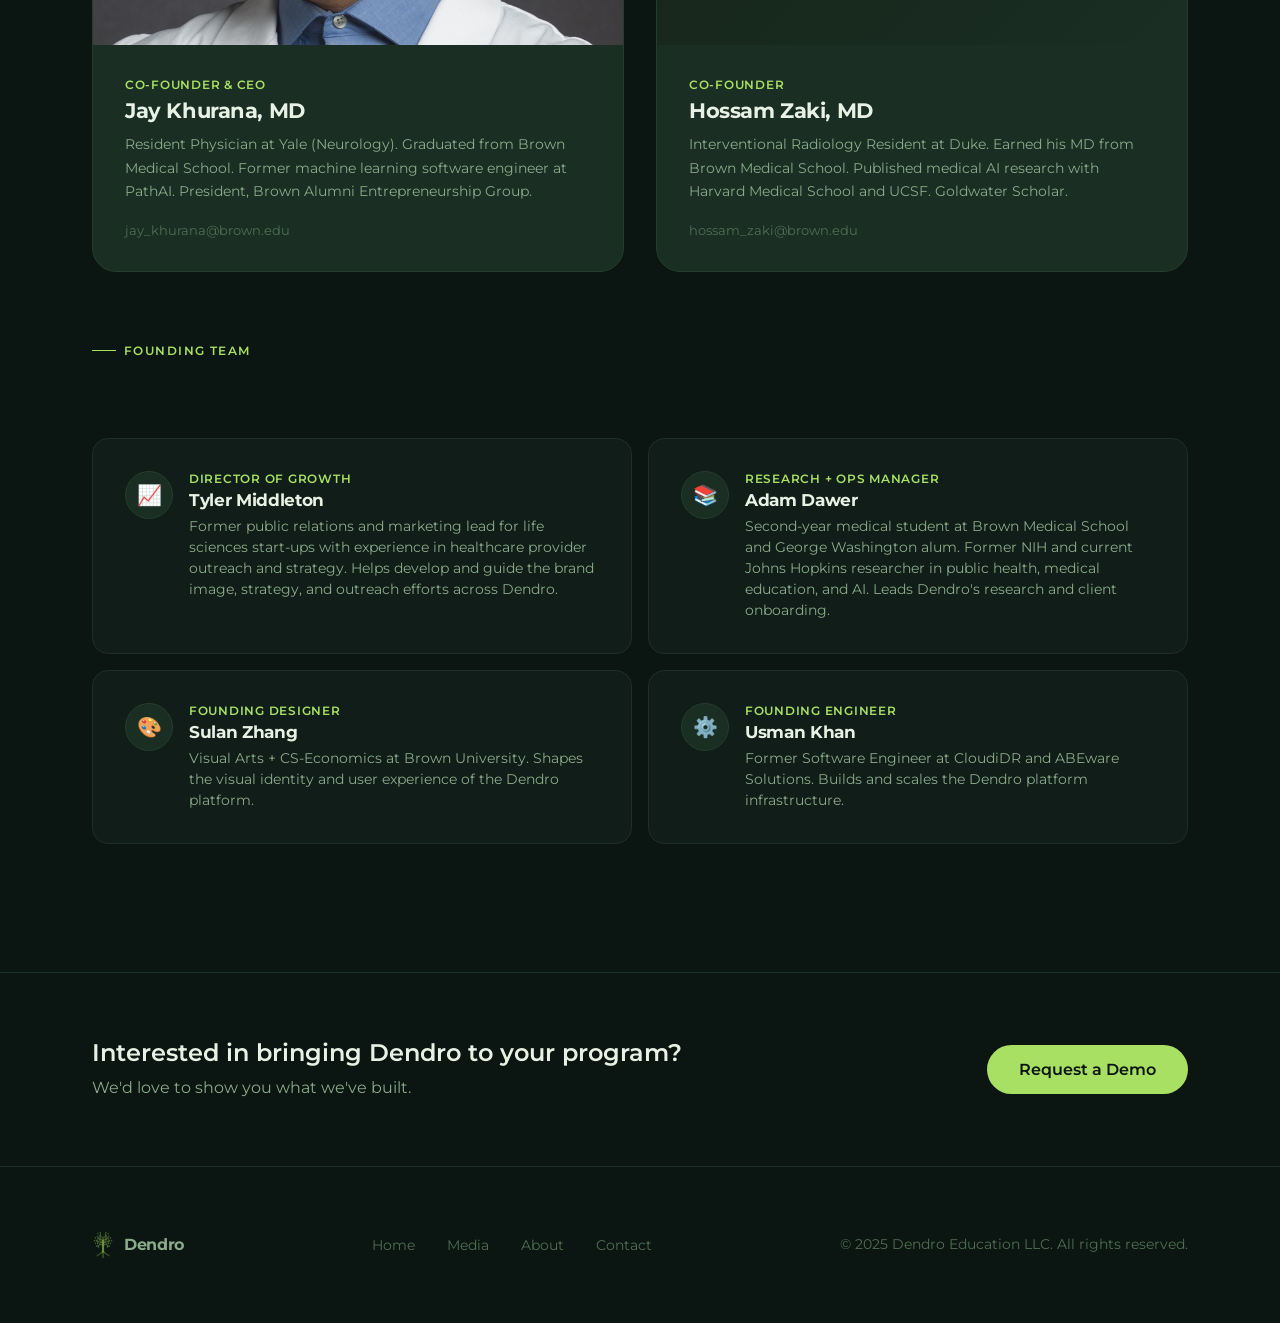
==== commit fee6d26e: "Add no-cost implementation language and trainee contact path Homepage and contact page: - Hero line:" ====
--- a/about.html
+++ b/about.html
@@ -192,7 +192,6 @@
     <ul class="nav-links">
       <li><a href="index.html">Home</a></li>
       <li><a href="media.html">Media</a></li>
-      <li><a href="blog.html">Blog</a></li>
       <li><a href="about.html" class="active">About</a></li>
       <li><a href="contact.html">Contact</a></li>
     </ul>
@@ -293,6 +292,15 @@
           </div>
         </div>
 
+        <div class="founder-sub-card" style="cursor:pointer;" onclick="window.open('https://www.linkedin.com/in/adamdawer/', '_blank', 'noopener')">
+          <div class="founder-avatar">📚</div>
+          <div>
+            <div class="team-role" style="margin-bottom:4px;">Research + Ops Manager</div>
+            <div class="team-name" style="font-size:1.05rem; margin-bottom:6px;">Adam Dawer</div>
+            <p class="t-small t-sub">Second-year medical student at Brown Medical School and George Washington alum. Former NIH and current Johns Hopkins researcher in public health, medical education, and AI. Leads Dendro's research and client onboarding.</p>
+          </div>
+        </div>
+
         <div class="founder-sub-card">
           <div class="founder-avatar">🎨</div>
           <div>
@@ -340,7 +348,6 @@
       <ul class="footer-links">
         <li><a href="index.html">Home</a></li>
         <li><a href="media.html">Media</a></li>
-        <li><a href="blog.html">Blog</a></li>
         <li><a href="about.html">About</a></li>
         <li><a href="contact.html">Contact</a></li>
       </ul>
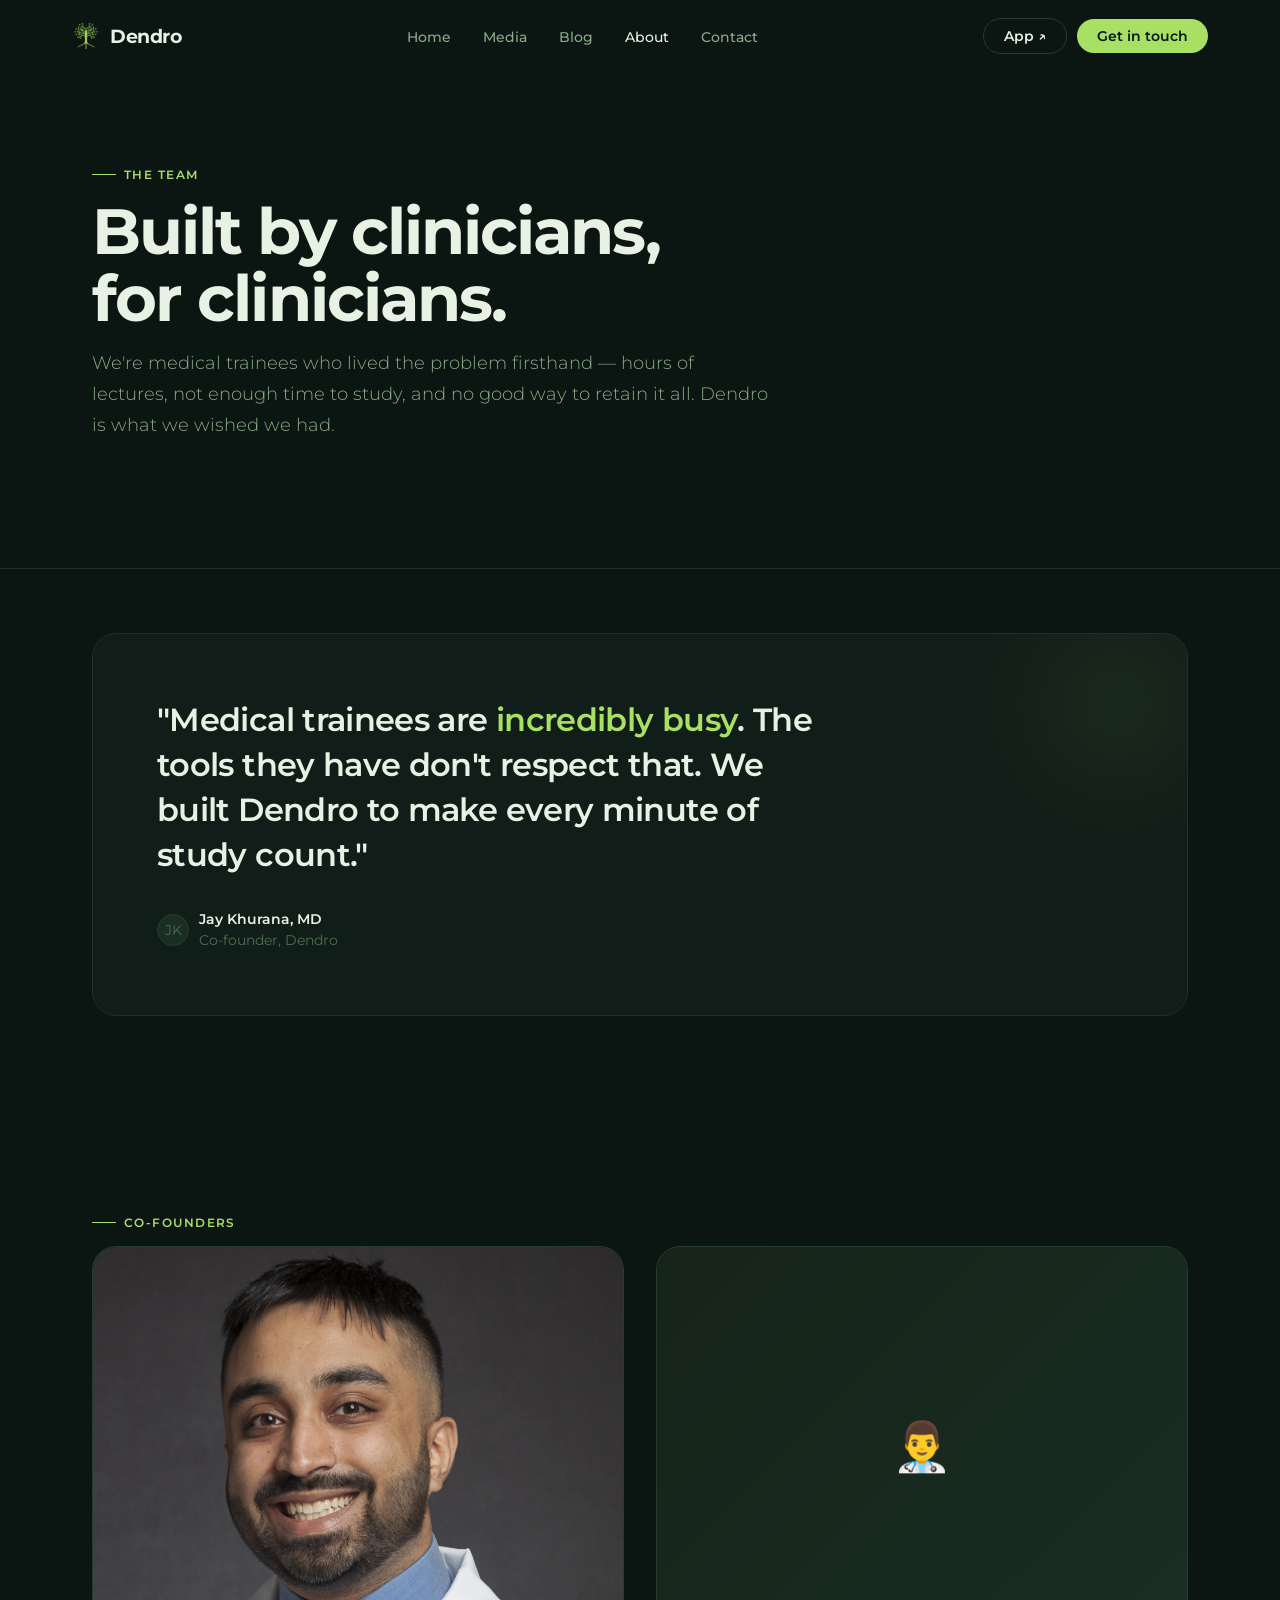
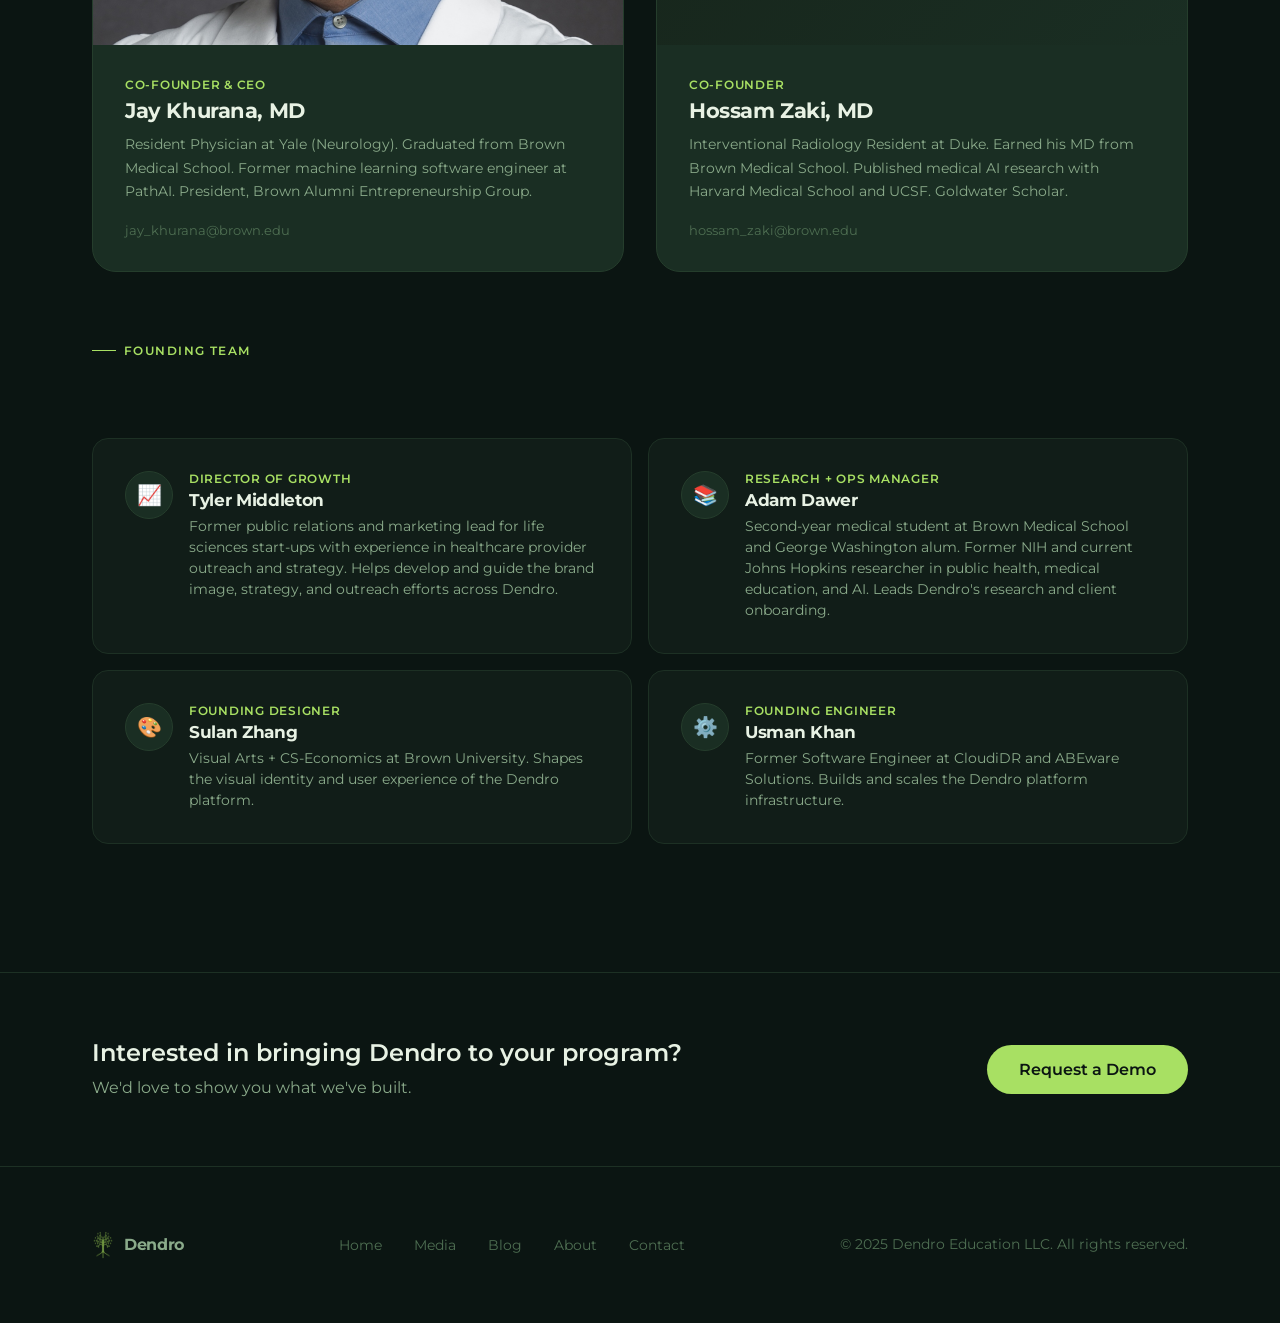
==== commit 30c8762f: "Merge update-team-about-page: no-cost language, trainee contact path, Adam Dawer Resolved conflicts " ====
--- a/about.html
+++ b/about.html
@@ -192,6 +192,7 @@
     <ul class="nav-links">
       <li><a href="index.html">Home</a></li>
       <li><a href="media.html">Media</a></li>
+      <li><a href="blog.html">Blog</a></li>
       <li><a href="about.html" class="active">About</a></li>
       <li><a href="contact.html">Contact</a></li>
     </ul>
@@ -348,6 +349,7 @@
       <ul class="footer-links">
         <li><a href="index.html">Home</a></li>
         <li><a href="media.html">Media</a></li>
+        <li><a href="blog.html">Blog</a></li>
         <li><a href="about.html">About</a></li>
         <li><a href="contact.html">Contact</a></li>
       </ul>
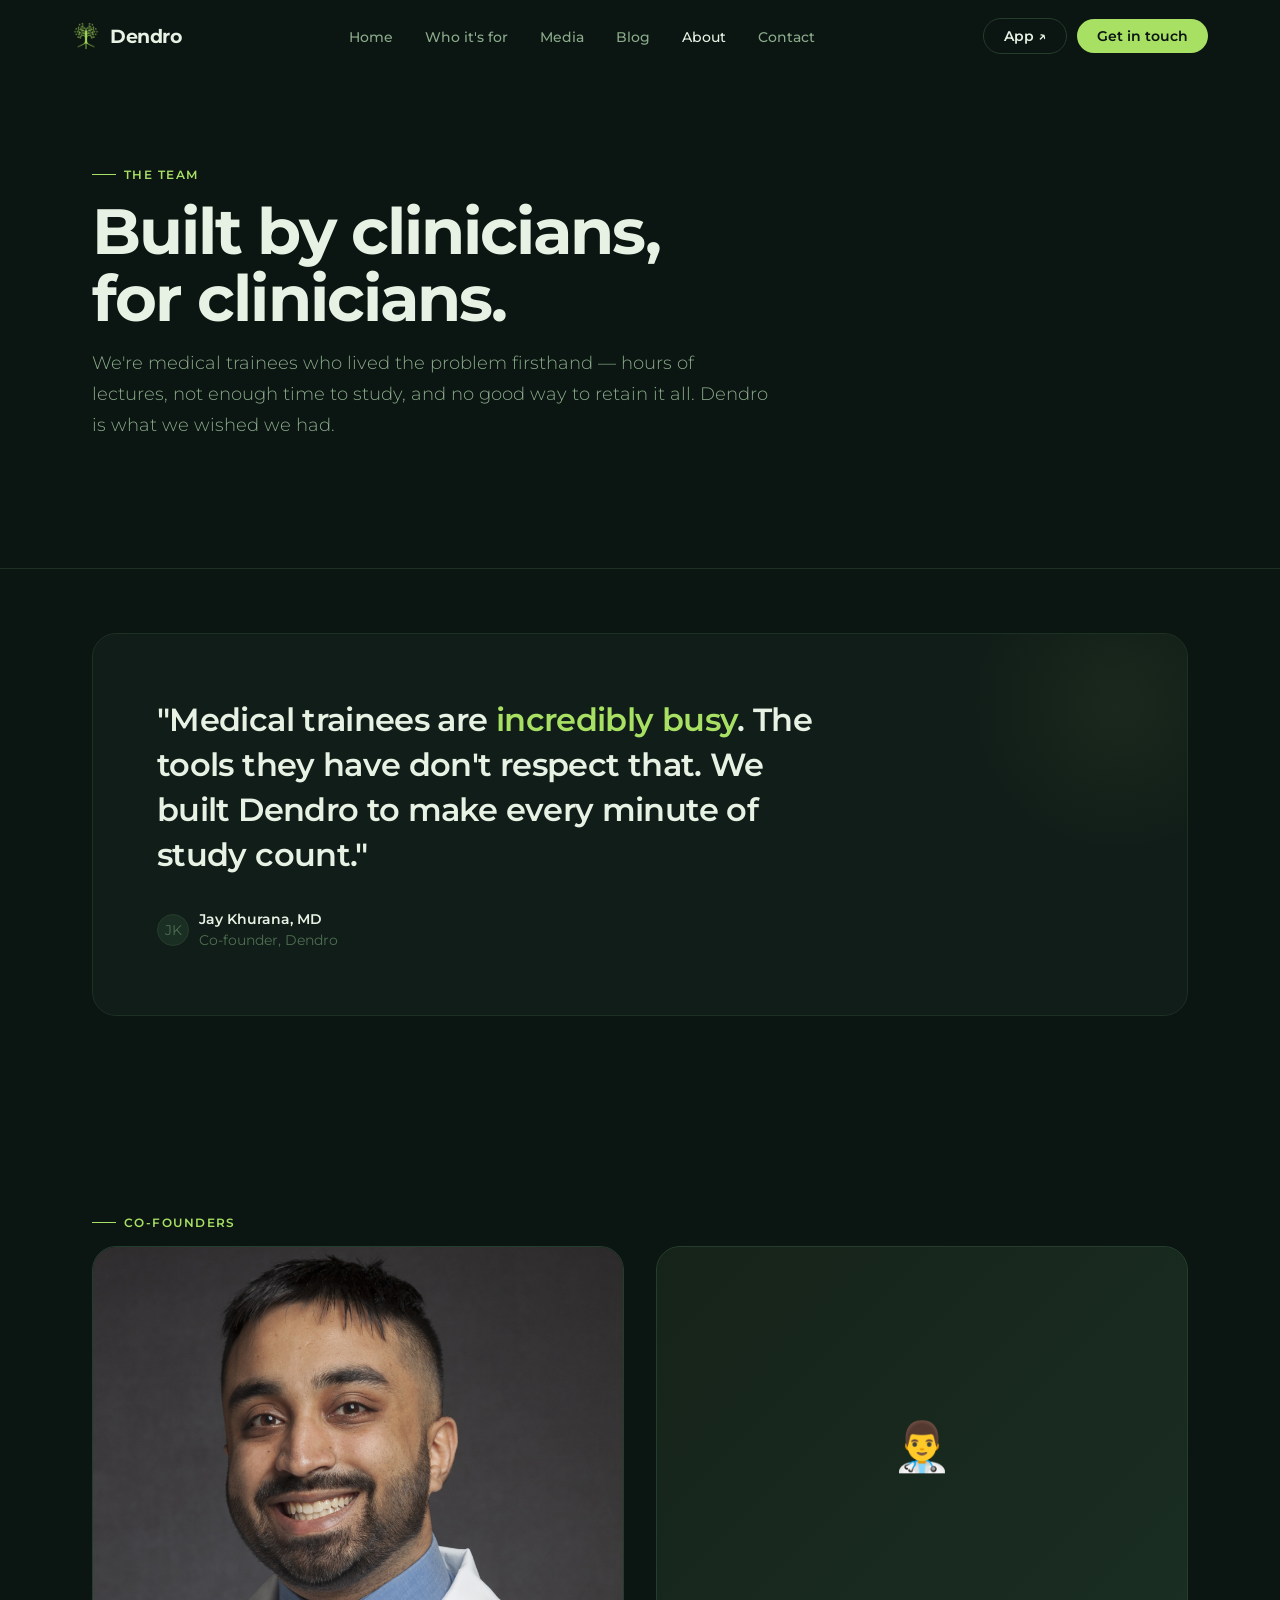
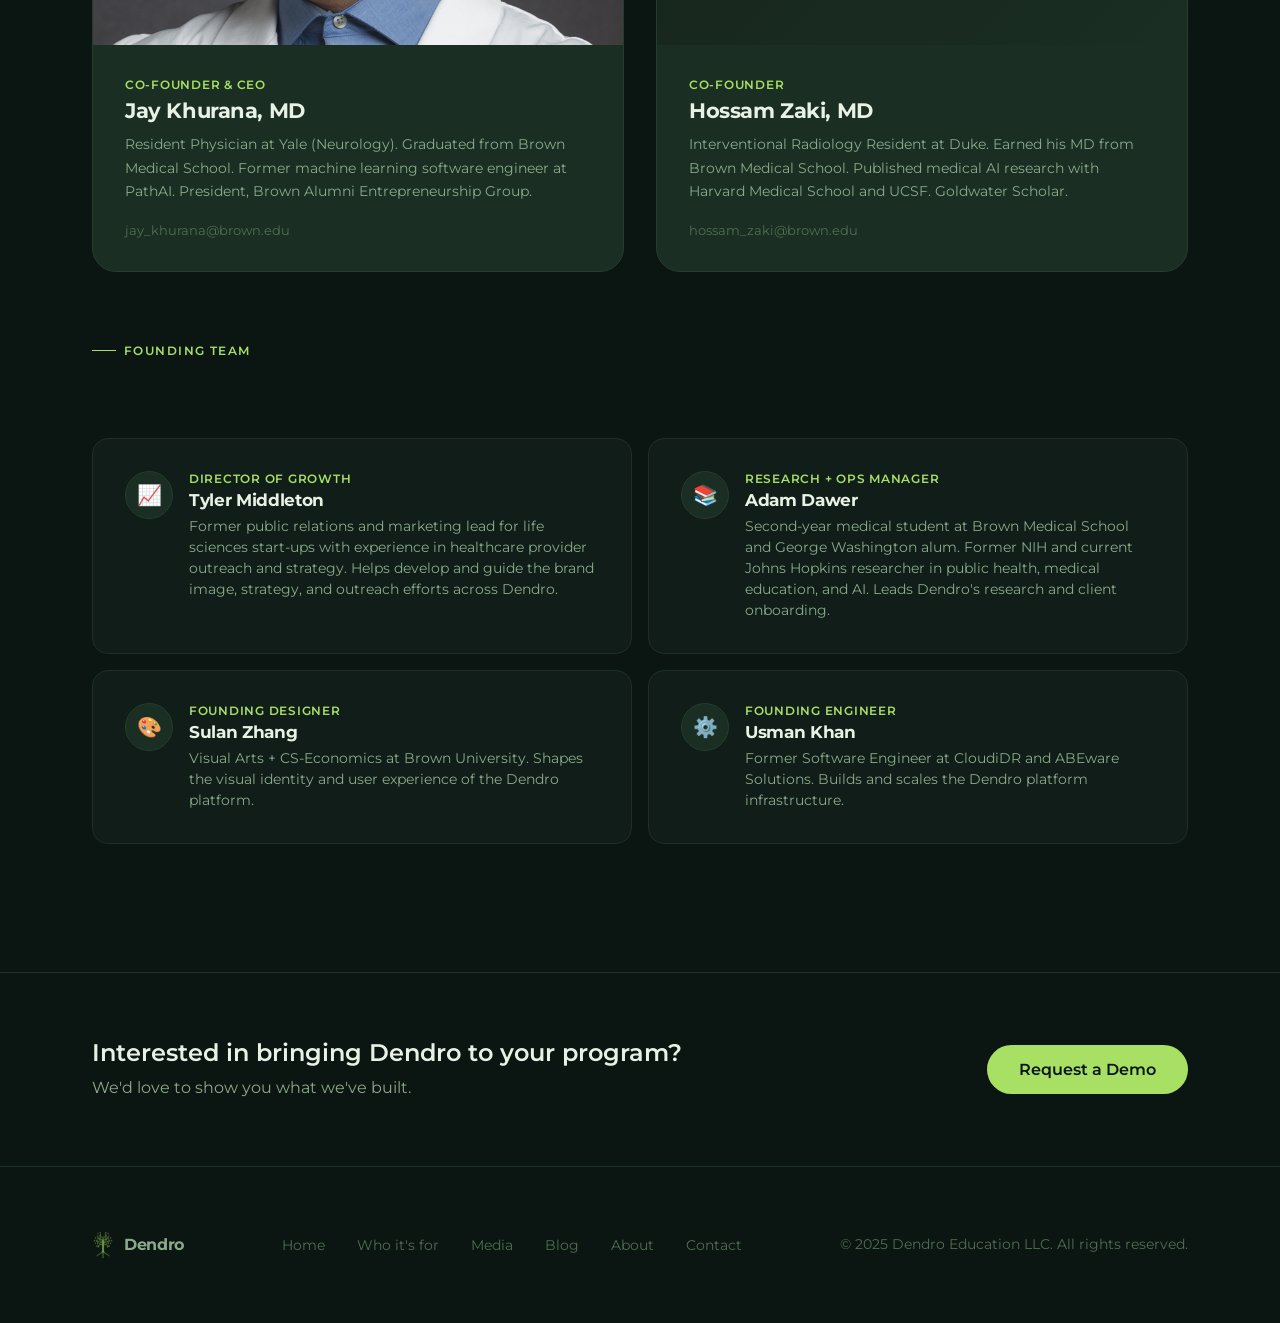
==== commit e1d76885: "Add "Who it's for" audience sections built on real product screenshots Replace the four Features tex" ====
--- a/about.html
+++ b/about.html
@@ -191,6 +191,7 @@
     </a>
     <ul class="nav-links">
       <li><a href="index.html">Home</a></li>
+      <li><a href="index.html#audiences">Who it's for</a></li>
       <li><a href="media.html">Media</a></li>
       <li><a href="blog.html">Blog</a></li>
       <li><a href="about.html" class="active">About</a></li>
@@ -348,6 +349,7 @@
       </div>
       <ul class="footer-links">
         <li><a href="index.html">Home</a></li>
+        <li><a href="index.html#audiences">Who it's for</a></li>
         <li><a href="media.html">Media</a></li>
         <li><a href="blog.html">Blog</a></li>
         <li><a href="about.html">About</a></li>
--- a/assets/styles.css
+++ b/assets/styles.css
@@ -319,3 +319,8 @@
   .section { padding: var(--space-2xl) 0; }
   .t-display { font-size: 2.2rem; }
 }
+@media (max-width: 600px) {
+  /* Keep nav and footer inside a phone viewport (no horizontal scroll). */
+  .nav .btn-secondary { display: none; }
+  .footer-links { flex-wrap: wrap; gap: var(--space-sm) var(--space-md); }
+}
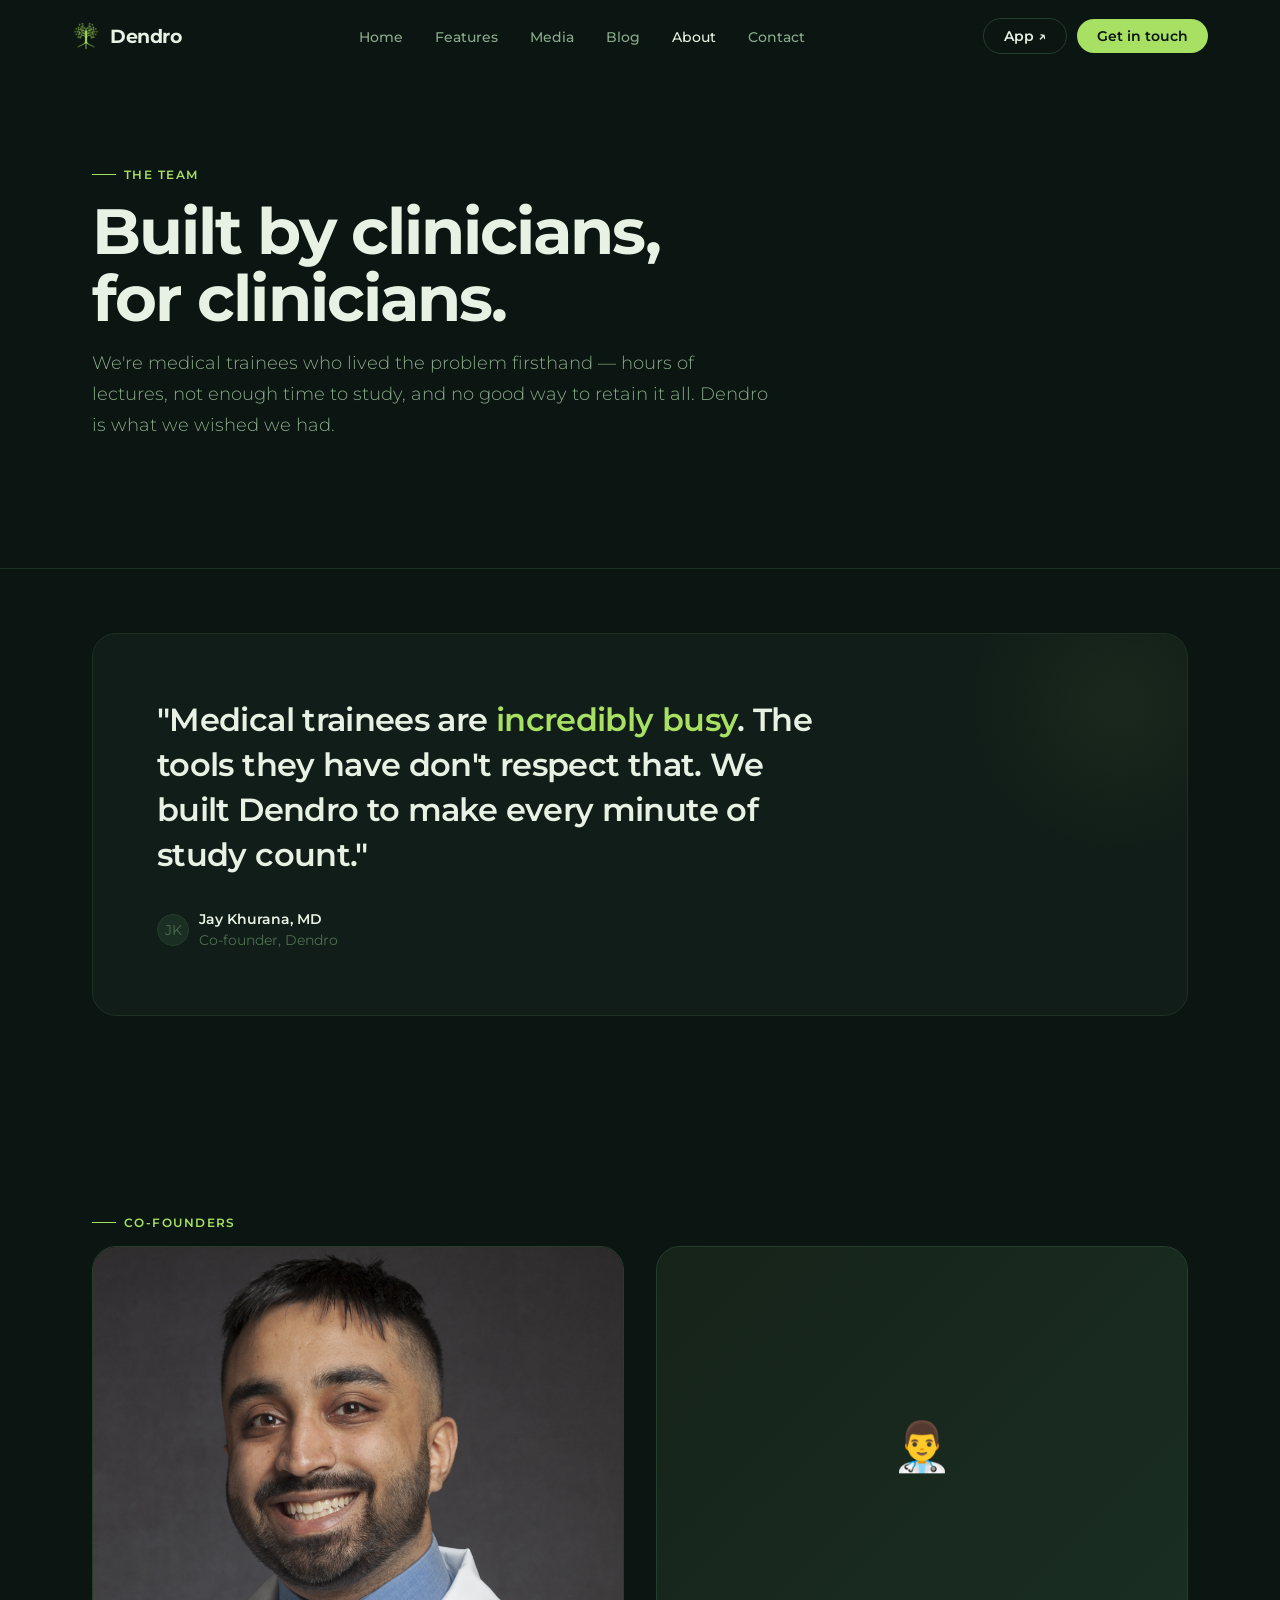
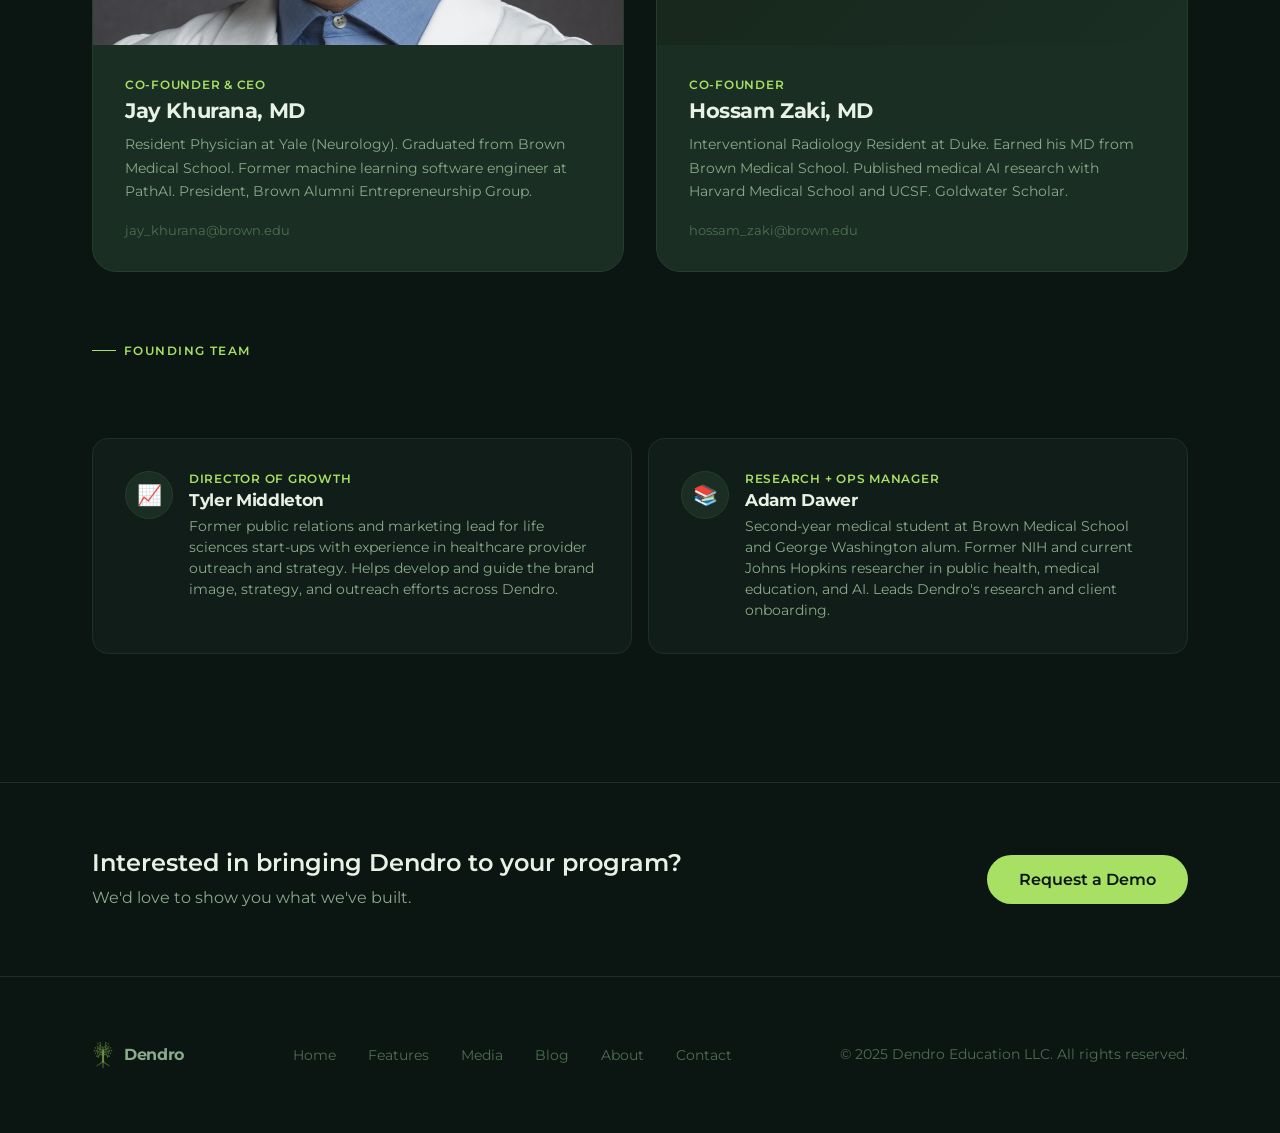
==== commit 42ba5631: "Switch audience sections to a single toggle in Features (design D) Team feedback (Hossam, Tyler, Jay" ====
--- a/about.html
+++ b/about.html
@@ -191,7 +191,7 @@
     </a>
     <ul class="nav-links">
       <li><a href="index.html">Home</a></li>
-      <li><a href="index.html#audiences">Who it's for</a></li>
+      <li><a href="index.html#features">Features</a></li>
       <li><a href="media.html">Media</a></li>
       <li><a href="blog.html">Blog</a></li>
       <li><a href="about.html" class="active">About</a></li>
@@ -303,24 +303,6 @@
           </div>
         </div>
 
-        <div class="founder-sub-card">
-          <div class="founder-avatar">🎨</div>
-          <div>
-            <div class="team-role" style="margin-bottom:4px;">Founding Designer</div>
-            <div class="team-name" style="font-size:1.05rem; margin-bottom:6px;">Sulan Zhang</div>
-            <p class="t-small t-sub">Visual Arts + CS-Economics at Brown University. Shapes the visual identity and user experience of the Dendro platform.</p>
-          </div>
-        </div>
-
-        <div class="founder-sub-card">
-          <div class="founder-avatar">⚙️</div>
-          <div>
-            <div class="team-role" style="margin-bottom:4px;">Founding Engineer</div>
-            <div class="team-name" style="font-size:1.05rem; margin-bottom:6px;">Usman Khan</div>
-            <p class="t-small t-sub">Former Software Engineer at CloudiDR and ABEware Solutions. Builds and scales the Dendro platform infrastructure.</p>
-          </div>
-        </div>
-
       </div>
     </div>
   </div>
@@ -349,7 +331,7 @@
       </div>
       <ul class="footer-links">
         <li><a href="index.html">Home</a></li>
-        <li><a href="index.html#audiences">Who it's for</a></li>
+        <li><a href="index.html#features">Features</a></li>
         <li><a href="media.html">Media</a></li>
         <li><a href="blog.html">Blog</a></li>
         <li><a href="about.html">About</a></li>
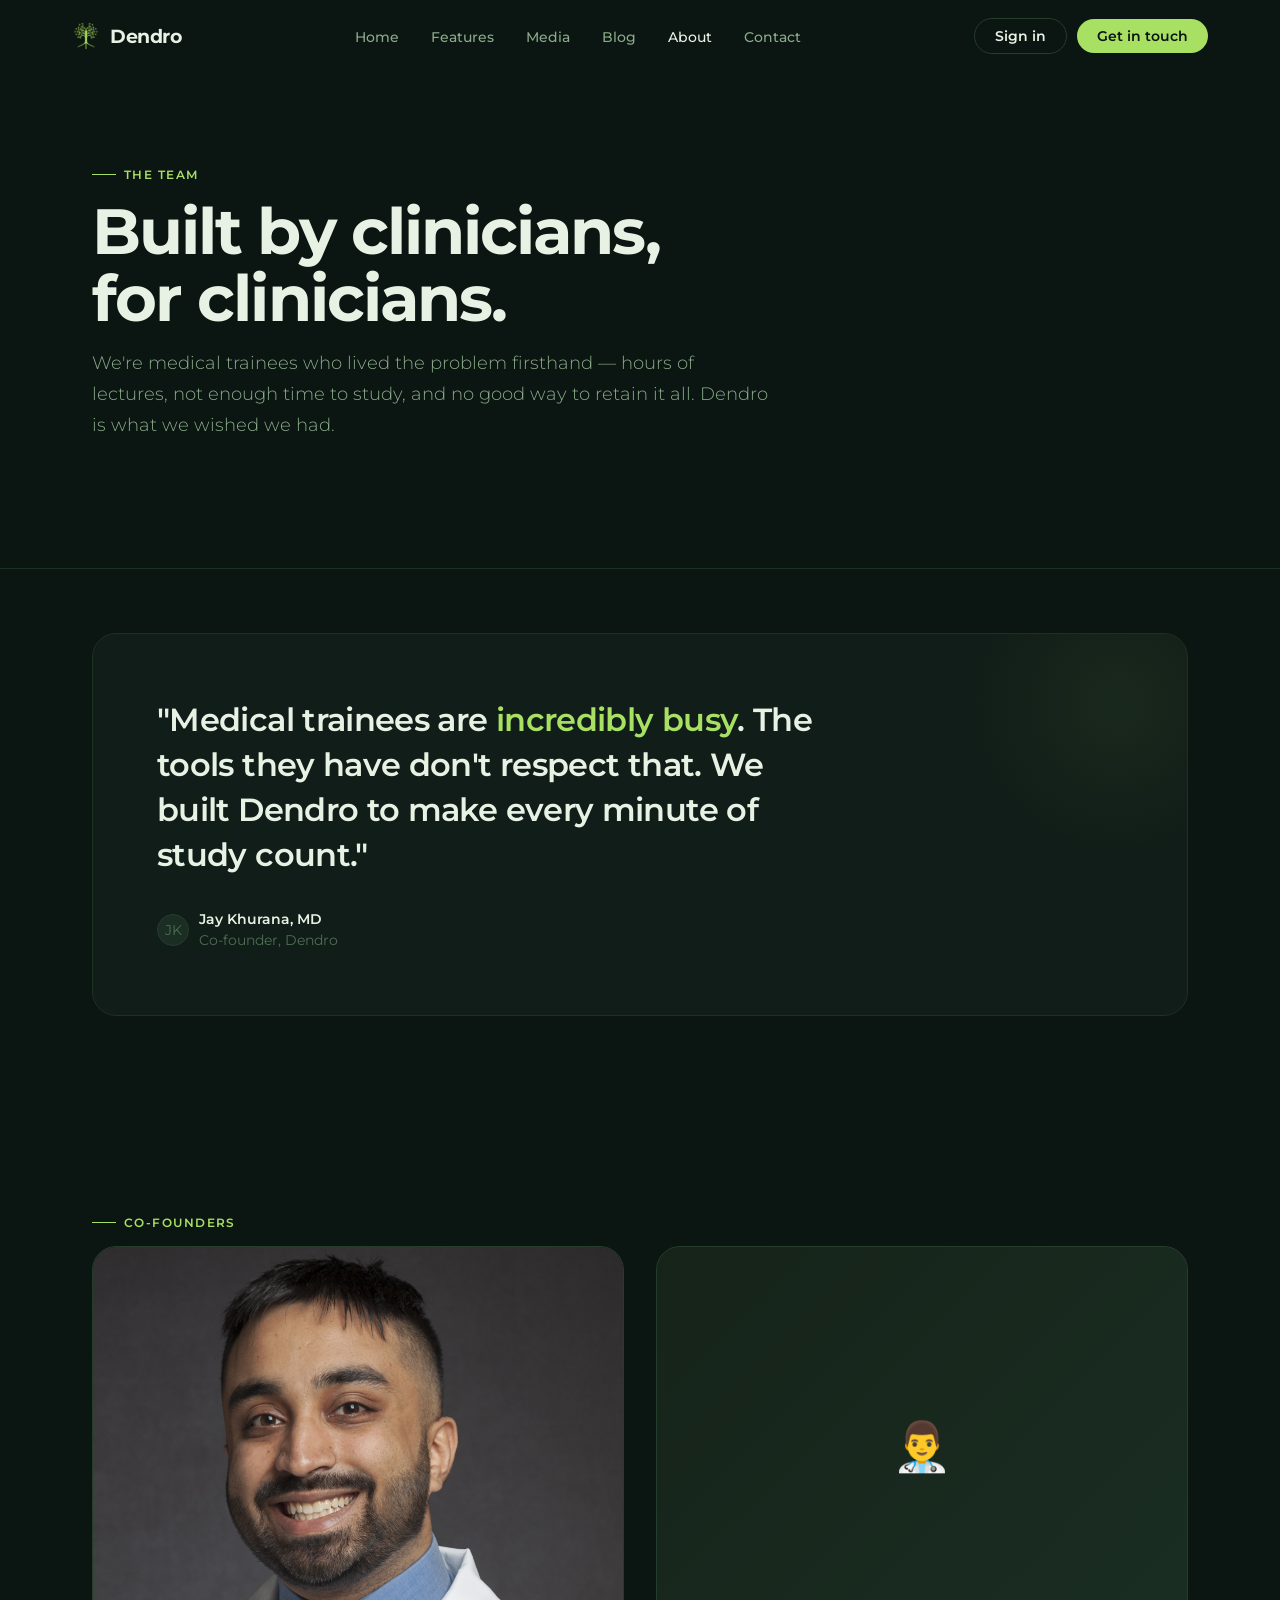
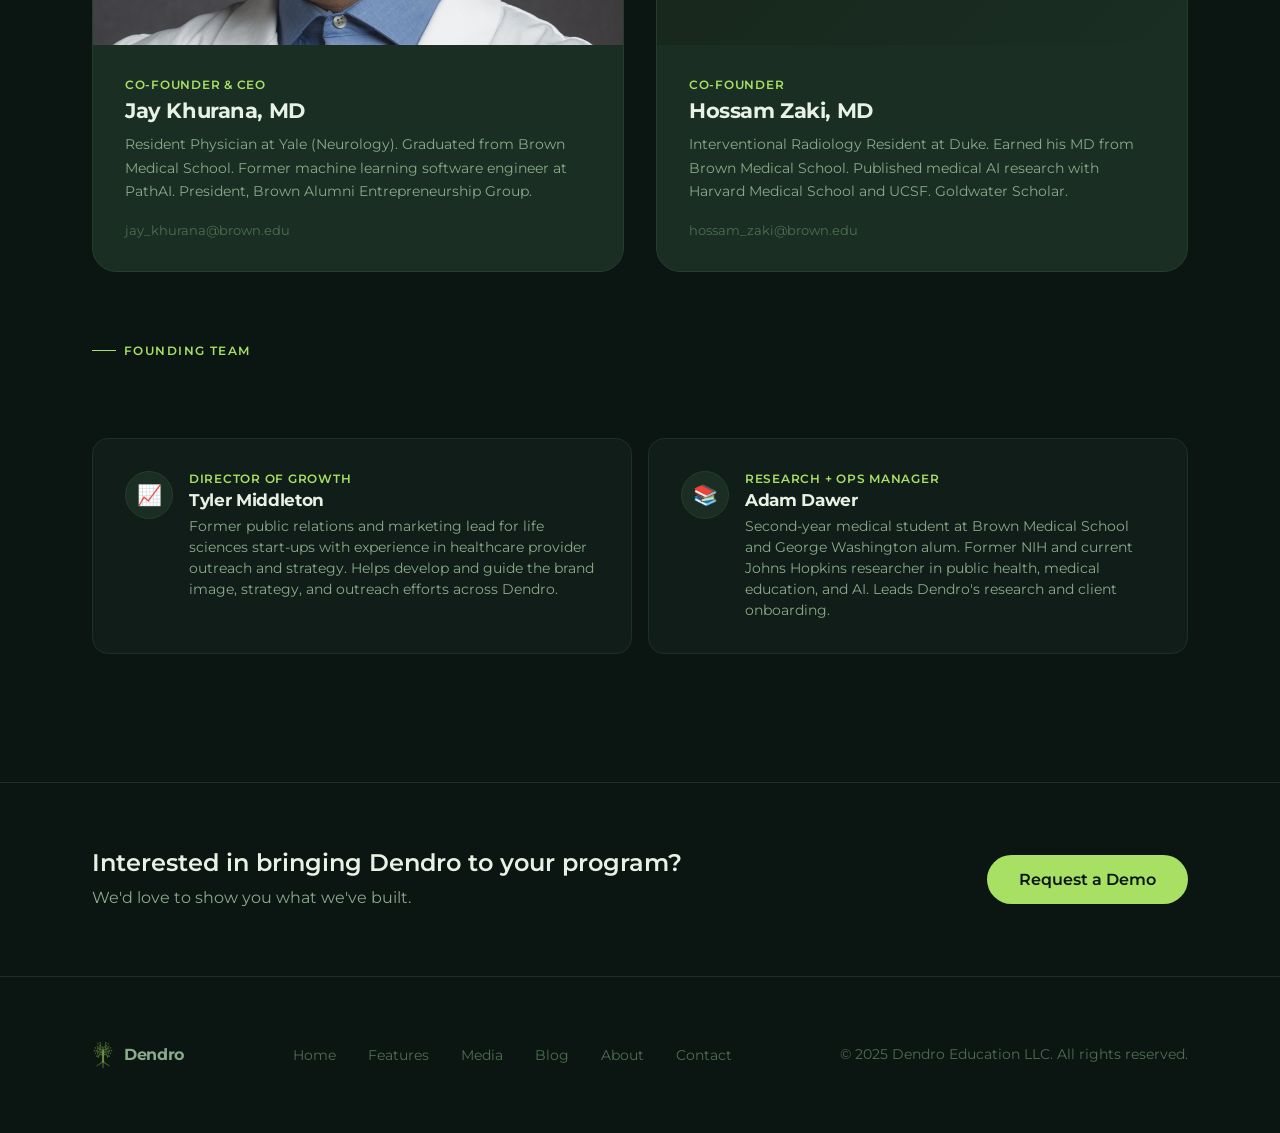
==== commit 7f7df3d0: "Show a Sign in button in the header on phones The app link in the header was labelled "Open app" / "" ====
--- a/about.html
+++ b/about.html
@@ -198,7 +198,7 @@
       <li><a href="contact.html">Contact</a></li>
     </ul>
     <div style="display:flex; align-items:center; gap:10px;">
-      <a href="https://app.dendroeducation.com" class="btn btn-secondary" style="padding:9px 20px; font-size:0.85rem;" target="_blank" rel="noopener">App ↗</a>
+      <a href="https://app.dendroeducation.com/login" class="btn btn-secondary" style="padding:9px 20px; font-size:0.85rem;">Sign in</a>
       <a href="contact.html" class="btn btn-primary" style="padding:9px 20px; font-size:0.85rem;">Get in touch</a>
     </div>
   </nav>
--- a/assets/styles.css
+++ b/assets/styles.css
@@ -320,7 +320,12 @@
   .t-display { font-size: 2.2rem; }
 }
 @media (max-width: 600px) {
-  /* Keep nav and footer inside a phone viewport (no horizontal scroll). */
-  .nav .btn-secondary { display: none; }
+  /* Phone width: compact nav buttons so Sign in stays visible without horizontal scroll. */
+  .nav .btn { padding: 8px 12px !important; font-size: 0.8rem !important; }
+  .nav > div { gap: 6px !important; }
   .footer-links { flex-wrap: wrap; gap: var(--space-sm) var(--space-md); }
 }
+@media (max-width: 380px) {
+  /* Smallest phones: drop the wordmark (logo stays) to make room for both nav buttons. */
+  .nav .nav-logo-text { display: none; }
+}
